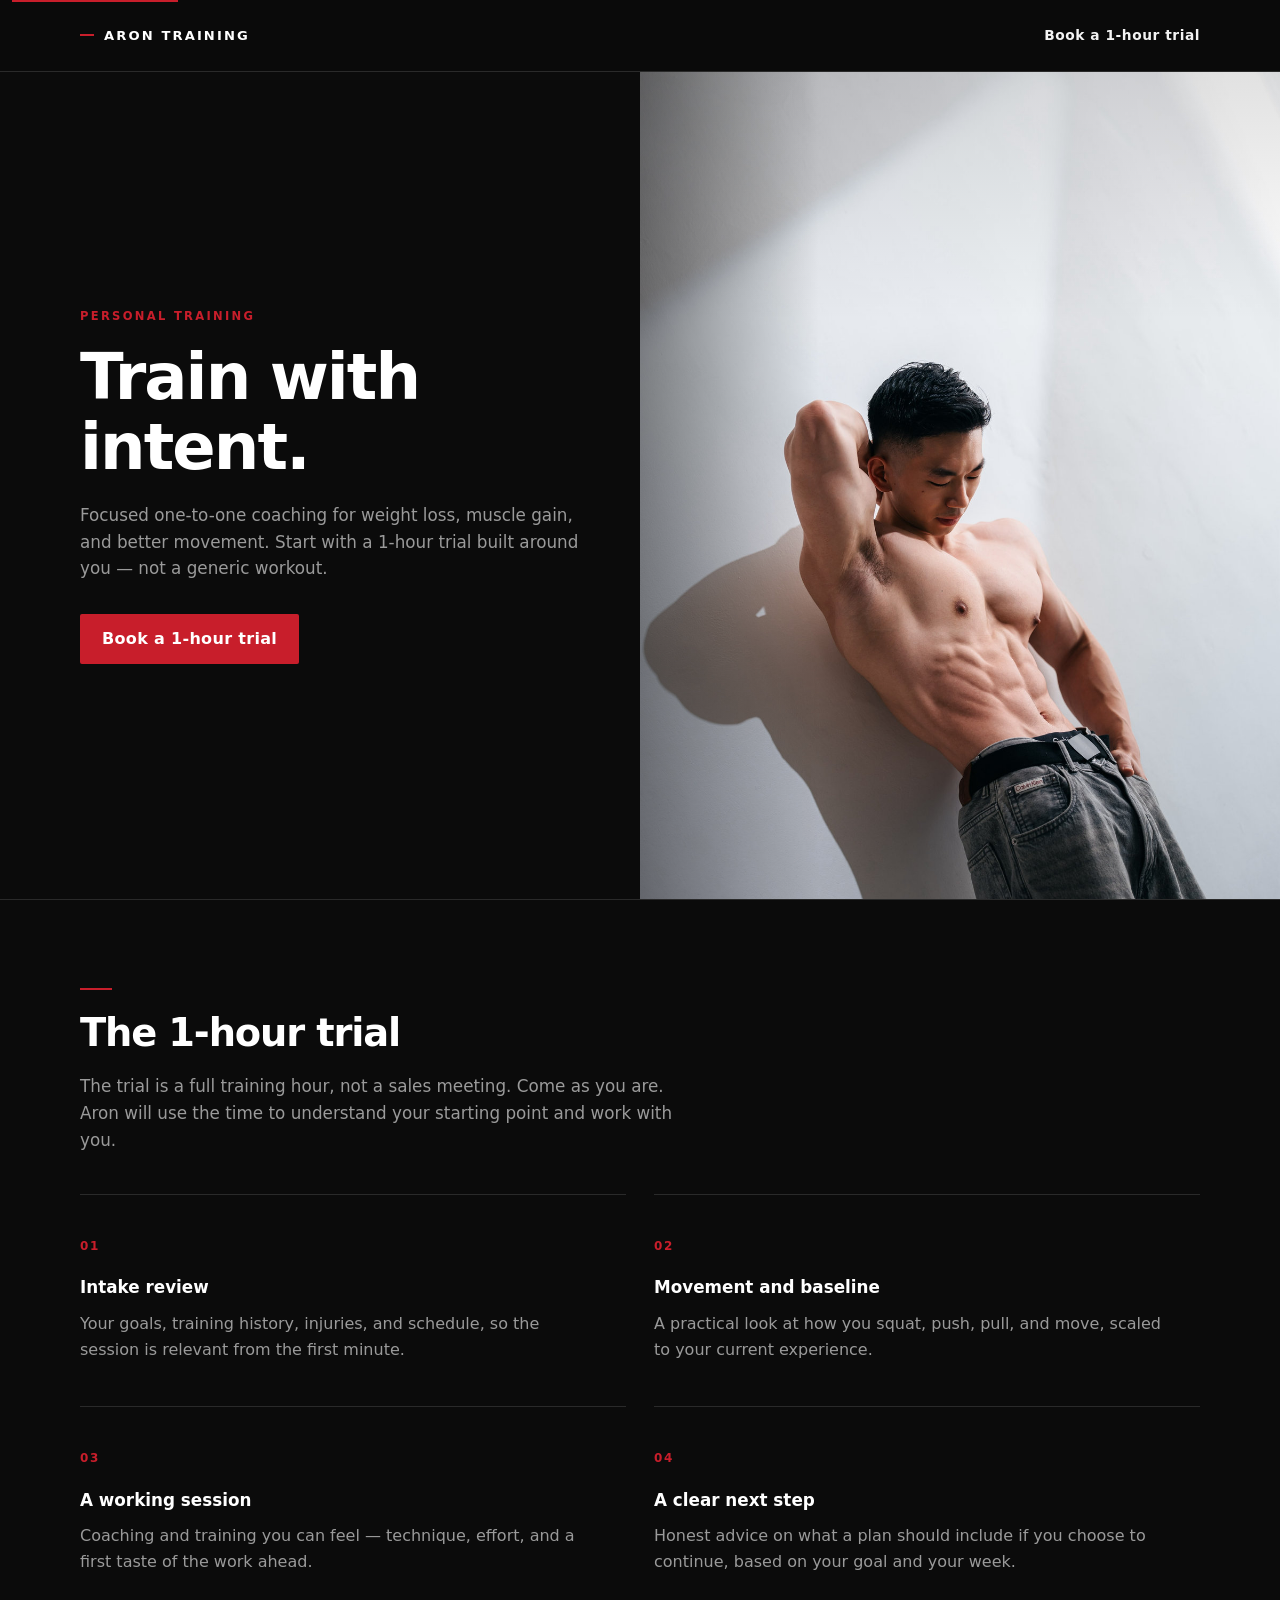
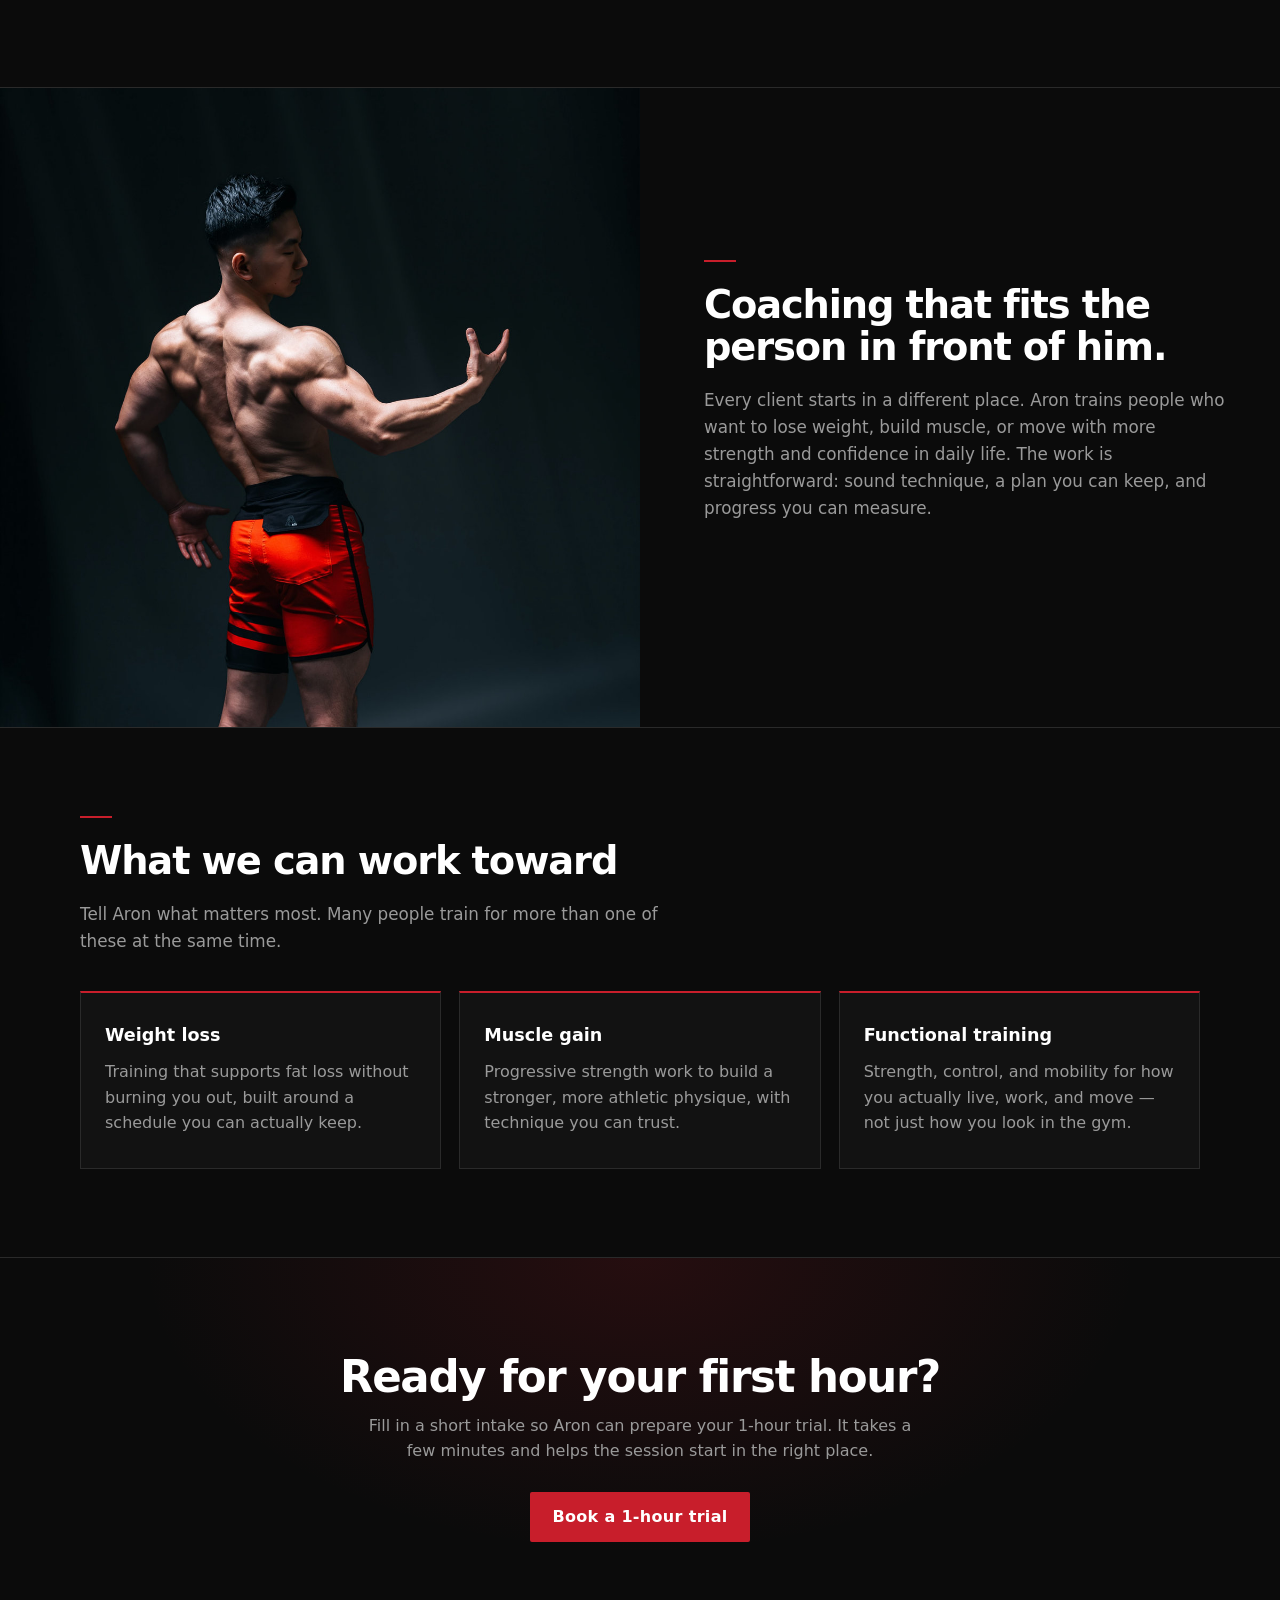
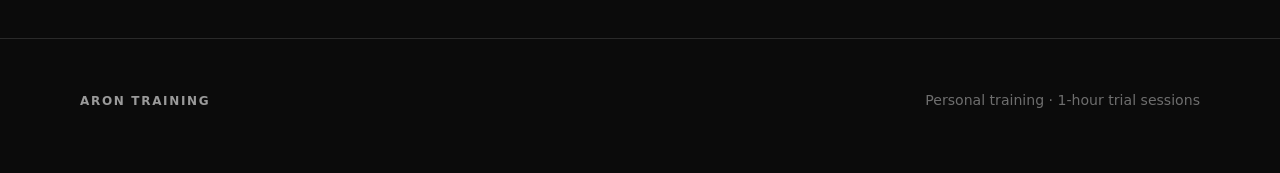
==== index.html @ 46021932 "Add Aron Training site and enable GitHub Pages deploy Professional black-and-red landing page with a" ====
<!DOCTYPE html>
<html lang="en">
<head>
  <meta charset="utf-8">
  <meta name="viewport" content="width=device-width, initial-scale=1">
  <title>Aron Training — 1-hour trial session</title>
  <meta name="description" content="Aron Training offers focused one-to-one personal training. Book a 1-hour trial session and start with a plan built around your goals.">
  <meta name="theme-color" content="#0b0b0b">
  <meta property="og:title" content="Aron Training — 1-hour trial session">
  <meta property="og:description" content="Focused one-to-one personal training. Start with a 1-hour trial built around you.">
  <meta property="og:type" content="website">
  <meta property="og:url" content="https://codercyfl.github.io/aron-training/">
  <meta property="og:image" content="https://codercyfl.github.io/aron-training/images/aron-front.jpg">
  <link rel="icon" href="favicon.svg" type="image/svg+xml">
  <link rel="stylesheet" href="css/styles.css">
</head>
<body>
  <a class="skip-link" href="#main">Skip to content</a>

  <header class="site-header">
    <div class="header-inner">
      <a class="wordmark" href="index.html">Aron Training</a>
      <a class="header-cta" href="trial.html">Book a 1-hour trial</a>
    </div>
  </header>

  <main id="main">
    <section class="hero" aria-labelledby="hero-title">
      <div class="hero-copy">
        <p class="eyebrow">Personal training</p>
        <h1 id="hero-title">Train with intent.</h1>
        <p class="lead">Focused one-to-one coaching for weight loss, muscle gain, and better movement. Start with a 1-hour trial built around you — not a generic workout.</p>
        <div class="hero-actions">
          <a class="btn" href="trial.html">Book a 1-hour trial</a>
        </div>
      </div>
      <div class="hero-photo">
        <img src="images/aron-front.jpg" width="1200" height="1800" alt="Aron in a studio portrait, standing against a light wall">
      </div>
    </section>

    <section class="section" id="trial" aria-labelledby="trial-title">
      <div class="wrap">
        <hr class="kicker">
        <h2 class="section-title" id="trial-title">The 1-hour trial</h2>
        <p class="section-lead">The trial is a full training hour, not a sales meeting. Come as you are. Aron will use the time to understand your starting point and work with you.</p>
        <div class="trial-grid">
          <article class="trial-item">
            <span class="num">01</span>
            <h3>Intake review</h3>
            <p>Your goals, training history, injuries, and schedule, so the session is relevant from the first minute.</p>
          </article>
          <article class="trial-item">
            <span class="num">02</span>
            <h3>Movement and baseline</h3>
            <p>A practical look at how you squat, push, pull, and move, scaled to your current experience.</p>
          </article>
          <article class="trial-item">
            <span class="num">03</span>
            <h3>A working session</h3>
            <p>Coaching and training you can feel — technique, effort, and a first taste of the work ahead.</p>
          </article>
          <article class="trial-item">
            <span class="num">04</span>
            <h3>A clear next step</h3>
            <p>Honest advice on what a plan should include if you choose to continue, based on your goal and your week.</p>
          </article>
        </div>
      </div>
    </section>

    <section class="split" aria-labelledby="approach-title">
      <div class="split-photo">
        <img src="images/aron-back.jpg" width="1200" height="1800" alt="Aron photographed from behind in the studio, showing trained back and shoulders">
      </div>
      <div class="split-copy">
        <hr class="kicker">
        <h2 class="section-title" id="approach-title">Coaching that fits the person in front of him.</h2>
        <p class="section-lead">Every client starts in a different place. Aron trains people who want to lose weight, build muscle, or move with more strength and confidence in daily life. The work is straightforward: sound technique, a plan you can keep, and progress you can measure.</p>
      </div>
    </section>

    <section class="section" id="goals" aria-labelledby="goals-title">
      <div class="wrap">
        <hr class="kicker">
        <h2 class="section-title" id="goals-title">What we can work toward</h2>
        <p class="section-lead">Tell Aron what matters most. Many people train for more than one of these at the same time.</p>
        <div class="goals-grid">
          <article class="goal-card">
            <h3>Weight loss</h3>
            <p>Training that supports fat loss without burning you out, built around a schedule you can actually keep.</p>
          </article>
          <article class="goal-card">
            <h3>Muscle gain</h3>
            <p>Progressive strength work to build a stronger, more athletic physique, with technique you can trust.</p>
          </article>
          <article class="goal-card">
            <h3>Functional training</h3>
            <p>Strength, control, and mobility for how you actually live, work, and move — not just how you look in the gym.</p>
          </article>
        </div>
      </div>
    </section>

    <section class="cta-band" aria-labelledby="cta-title">
      <div class="wrap">
        <h2 id="cta-title">Ready for your first hour?</h2>
        <p>Fill in a short intake so Aron can prepare your 1-hour trial. It takes a few minutes and helps the session start in the right place.</p>
        <a class="btn" href="trial.html">Book a 1-hour trial</a>
      </div>
    </section>
  </main>

  <footer class="site-footer">
    <div class="wrap footer-inner">
      <p class="footer-name">Aron Training</p>
      <p>Personal training · 1-hour trial sessions</p>
    </div>
  </footer>
</body>
</html>
---- css/styles.css ----
/* Aron Training — professional black / red */

:root {
  --bg: #0b0b0b;
  --bg-elev: #121212;
  --bg-soft: #171717;
  --red: #c81e2b;
  --red-hover: #e02a38;
  --red-press: #a81823;
  --red-dim: rgba(200, 30, 43, 0.14);
  --text: #f3f3f3;
  --text-muted: #9a9a9a;
  --text-dim: #6e6e6e;
  --line: #2a2a2a;
  --line-strong: #3a3a3a;
  --white: #ffffff;
  --danger: #ff6b6b;
  --ok: #d4d4d4;
  --max: 1120px;
  --header-h: 72px;
  --font: system-ui, -apple-system, "Segoe UI", Roboto, "Helvetica Neue", Arial, sans-serif;
  --shadow: 0 20px 50px rgba(0, 0, 0, 0.45);
}

*,
*::before,
*::after {
  box-sizing: border-box;
}

html {
  scroll-behavior: smooth;
}

html,
body {
  margin: 0;
  padding: 0;
  background: var(--bg);
  color: var(--text);
  font-family: var(--font);
  font-size: 16px;
  line-height: 1.6;
  -webkit-font-smoothing: antialiased;
  -moz-osx-font-smoothing: grayscale;
}

img {
  max-width: 100%;
  height: auto;
  display: block;
}

a {
  color: inherit;
  text-decoration: none;
}

button,
input,
select,
textarea {
  font-family: inherit;
  font-size: 1rem;
}

:focus-visible {
  outline: 2px solid var(--red);
  outline-offset: 3px;
}

.skip-link {
  position: absolute;
  left: 12px;
  top: -40px;
  z-index: 1000;
  background: var(--red);
  color: var(--white);
  padding: 8px 14px;
  font-weight: 600;
}

.skip-link:focus {
  top: 12px;
}

/* Header */

.site-header {
  position: sticky;
  top: 0;
  z-index: 50;
  height: var(--header-h);
  display: flex;
  align-items: center;
  background: rgba(11, 11, 11, 0.92);
  border-bottom: 1px solid var(--line);
  backdrop-filter: blur(12px);
}

.header-inner,
.wrap {
  width: min(var(--max), calc(100% - 40px));
  margin: 0 auto;
}

.header-inner {
  display: flex;
  align-items: center;
  justify-content: space-between;
  gap: 16px;
}

.wordmark {
  display: inline-flex;
  align-items: center;
  gap: 10px;
  font-weight: 700;
  letter-spacing: 0.16em;
  text-transform: uppercase;
  font-size: 0.82rem;
  color: var(--white);
}

.wordmark::before {
  content: "";
  width: 14px;
  height: 2px;
  background: var(--red);
}

.header-cta {
  color: var(--text);
  font-size: 0.86rem;
  font-weight: 600;
  letter-spacing: 0.04em;
  padding: 8px 0;
  border-bottom: 1px solid transparent;
}

.header-cta:hover {
  color: var(--white);
  border-bottom-color: var(--red);
}

/* Buttons */

.btn {
  display: inline-flex;
  align-items: center;
  justify-content: center;
  min-height: 48px;
  padding: 12px 22px;
  background: var(--red);
  color: var(--white);
  font-weight: 600;
  letter-spacing: 0.02em;
  border: 0;
  border-radius: 2px;
  cursor: pointer;
  text-align: center;
  transition: background 0.15s ease, transform 0.15s ease;
}

.btn:hover {
  background: var(--red-hover);
}

.btn:active {
  background: var(--red-press);
}

.btn-ghost {
  background: transparent;
  color: var(--text);
  border: 1px solid var(--line-strong);
}

.btn-ghost:hover {
  background: var(--bg-soft);
  border-color: var(--text-dim);
}

.btn-block {
  width: 100%;
}

/* Hero */

.hero {
  display: grid;
  grid-template-columns: 1fr 1fr;
  min-height: calc(100vh - var(--header-h));
  min-height: calc(100dvh - var(--header-h));
  border-bottom: 1px solid var(--line);
}

.hero-copy {
  display: flex;
  flex-direction: column;
  justify-content: center;
  padding: 72px 56px 72px max(20px, calc((100vw - var(--max)) / 2));
}

.eyebrow {
  color: var(--red);
  font-size: 0.72rem;
  font-weight: 700;
  letter-spacing: 0.2em;
  text-transform: uppercase;
  margin: 0 0 18px;
}

.hero h1,
.section-title,
.page-title,
.cta-band h2,
.thanks h1 {
  font-weight: 600;
  letter-spacing: -0.03em;
  line-height: 1.08;
  margin: 0 0 20px;
  color: var(--white);
}

.hero h1 {
  font-size: clamp(2.4rem, 5vw, 4.25rem);
}

.lead,
.section-lead {
  color: var(--text-muted);
  font-size: 1.05rem;
  max-width: 38rem;
  margin: 0 0 32px;
}

.hero-actions {
  display: flex;
  flex-wrap: wrap;
  gap: 12px;
}

.hero-photo {
  position: relative;
  background: #161616;
  min-height: 520px;
  overflow: hidden;
}

.hero-photo img {
  width: 100%;
  height: 100%;
  object-fit: cover;
  object-position: center 12%;
  position: absolute;
  inset: 0;
}

.hero-photo::after {
  content: "";
  position: absolute;
  inset: 0;
  background: linear-gradient(90deg, rgba(11, 11, 11, 0.45) 0%, rgba(11, 11, 11, 0) 28%),
    linear-gradient(180deg, rgba(11, 11, 11, 0.12) 0%, rgba(11, 11, 11, 0) 30%);
  pointer-events: none;
}

/* Sections */

.section {
  padding: 88px 0;
  border-bottom: 1px solid var(--line);
}

.section-title {
  font-size: clamp(1.8rem, 3vw, 2.5rem);
}

.kicker {
  width: 32px;
  height: 2px;
  background: var(--red);
  border: 0;
  margin: 0 0 22px;
}

.trial-grid {
  display: grid;
  grid-template-columns: 1fr 1fr;
  gap: 20px 28px;
  margin-top: 40px;
}

.trial-item {
  padding: 24px 24px 24px 0;
  border-top: 1px solid var(--line);
}

.trial-item h3 {
  margin: 18px 0 10px;
  font-size: 1.05rem;
  font-weight: 600;
  color: var(--white);
}

.trial-item p {
  margin: 0;
  color: var(--text-muted);
}

.trial-item .num {
  display: block;
  margin-top: 18px;
  color: var(--red);
  font-size: 0.75rem;
  font-weight: 700;
  letter-spacing: 0.14em;
}

/* Split portrait */

.split {
  display: grid;
  grid-template-columns: 1fr 1fr;
  min-height: 640px;
  border-bottom: 1px solid var(--line);
}

.split-photo {
  position: relative;
  background: #111;
  min-height: 480px;
}

.split-photo img {
  width: 100%;
  height: 100%;
  object-fit: cover;
  object-position: center 20%;
  position: absolute;
  inset: 0;
}

.split-copy {
  display: flex;
  flex-direction: column;
  justify-content: center;
  padding: 72px 8% 72px 10%;
  background: var(--bg);
}

/* Goals */

.goals-grid {
  display: grid;
  grid-template-columns: repeat(3, 1fr);
  gap: 18px;
  margin-top: 36px;
}

.goal-card {
  background: var(--bg-elev);
  border: 1px solid var(--line);
  border-top: 2px solid var(--red);
  padding: 28px 24px 32px;
}

.goal-card h3 {
  margin: 0 0 10px;
  font-size: 1.1rem;
  color: var(--white);
}

.goal-card p {
  margin: 0;
  color: var(--text-muted);
}

/* CTA band */

.cta-band {
  padding: 96px 0;
  text-align: center;
  background:
    radial-gradient(ellipse at top, var(--red-dim), transparent 55%),
    var(--bg);
  border-bottom: 1px solid var(--line);
}

.cta-band h2 {
  font-size: clamp(1.8rem, 3.4vw, 2.8rem);
  margin-bottom: 12px;
}

.cta-band p {
  color: var(--text-muted);
  margin: 0 auto 28px;
  max-width: 34rem;
}

/* Footer */

.site-footer {
  padding: 36px 0 48px;
  color: var(--text-dim);
  font-size: 0.88rem;
}

.footer-inner {
  display: flex;
  justify-content: space-between;
  gap: 16px;
  flex-wrap: wrap;
  align-items: baseline;
}

.footer-name {
  color: var(--text-muted);
  letter-spacing: 0.14em;
  text-transform: uppercase;
  font-size: 0.75rem;
  font-weight: 700;
}

/* Trial page */

.page-header {
  padding: 56px 0 8px;
}

.page-title {
  font-size: clamp(2rem, 4vw, 3rem);
  margin-bottom: 12px;
}

.form-note {
  color: var(--text-muted);
  max-width: 40rem;
  margin: 0 0 8px;
}

.required-legend {
  color: var(--text-dim);
  font-size: 0.9rem;
  margin: 0 0 24px;
}

.trial-form {
  padding-bottom: 80px;
}

.form-section {
  border: 0;
  margin: 0 0 36px;
  padding: 28px 0 8px;
  border-top: 1px solid var(--line);
}

.form-section legend {
  padding: 0 0 16px;
  font-size: 1.15rem;
  font-weight: 600;
  color: var(--white);
  letter-spacing: -0.02em;
}

.form-section .hint {
  color: var(--text-dim);
  font-size: 0.9rem;
  margin: -8px 0 18px;
}

.field {
  margin: 0 0 18px;
}

.field-row {
  display: grid;
  grid-template-columns: 1fr 1fr;
  gap: 16px;
}

.field-row-3 {
  display: grid;
  grid-template-columns: 1fr 1fr 1fr;
  gap: 16px;
}

label,
.group-label {
  display: block;
  margin: 0 0 6px;
  font-size: 0.92rem;
  font-weight: 600;
  color: var(--text);
}

.optional {
  font-weight: 400;
  color: var(--text-dim);
}

.req {
  color: var(--red);
}

input[type="text"],
input[type="email"],
input[type="tel"],
input[type="number"],
select,
textarea {
  width: 100%;
  background: var(--bg-elev);
  color: var(--text);
  border: 1px solid var(--line-strong);
  border-radius: 2px;
  padding: 12px 12px;
  min-height: 48px;
  appearance: none;
  border-radius: 2px;
}

textarea {
  min-height: 110px;
  resize: vertical;
  line-height: 1.5;
}

select {
  background-image: linear-gradient(45deg, transparent 50%, var(--text-muted) 50%),
    linear-gradient(135deg, var(--text-muted) 50%, transparent 50%);
  background-position: calc(100% - 18px) 22px, calc(100% - 12px) 22px;
  background-size: 6px 6px, 6px 6px;
  background-repeat: no-repeat;
  padding-right: 36px;
}

input:focus,
select:focus,
textarea:focus {
  outline: none;
  border-color: var(--red);
  box-shadow: 0 0 0 3px var(--red-dim);
}

input.invalid,
select.invalid,
textarea.invalid,
.choice-group.invalid {
  border-color: var(--danger);
}

.choice-group.invalid {
  box-shadow: 0 0 0 1px var(--danger);
  padding: 8px;
  border-radius: 2px;
}

.error {
  display: none;
  margin: 6px 0 0;
  color: var(--danger);
  font-size: 0.85rem;
}

.field.has-error .error,
.choice-block.has-error .error {
  display: block;
}

.choice-list {
  display: flex;
  flex-wrap: wrap;
  gap: 10px 18px;
}

.choice-list.stack {
  flex-direction: column;
  gap: 8px;
}

.choice {
  display: flex;
  align-items: flex-start;
  gap: 8px;
  color: var(--text-muted);
  font-weight: 400;
  font-size: 0.95rem;
  cursor: pointer;
  margin: 0;
}

.choice input {
  margin-top: 4px;
  width: 16px;
  height: 16px;
  accent-color: var(--red);
  flex: none;
}

.parq-list {
  display: grid;
  gap: 14px;
}

.parq-item {
  background: var(--bg-elev);
  border: 1px solid var(--line);
  padding: 14px 16px;
}

.parq-item p {
  margin: 0 0 10px;
  color: var(--text);
  font-size: 0.95rem;
}

.parq-item .choice-list {
  gap: 16px;
}

.form-actions {
  display: flex;
  flex-wrap: wrap;
  gap: 12px;
  align-items: center;
  padding-top: 8px;
}

.form-status {
  color: var(--text-dim);
  font-size: 0.9rem;
}

.form-status.error-text {
  color: var(--danger);
}

/* Thank you */

.thanks {
  display: none;
  padding: 56px 0 96px;
}

.thanks.is-visible,
.trial-form.is-hidden {
  /* toggled in JS */
}

.thanks.is-visible {
  display: block;
}

.trial-form.is-hidden {
  display: none;
}

.thanks-box {
  max-width: 40rem;
}

.summary-box {
  margin: 28px 0;
  padding: 18px;
  background: var(--bg-elev);
  border: 1px solid var(--line);
  color: var(--text-muted);
  white-space: pre-wrap;
  font-size: 0.88rem;
  line-height: 1.5;
  max-height: 280px;
  overflow: auto;
}

/* 404 */

.simple-page {
  min-height: calc(100dvh - var(--header-h) - 120px);
  display: flex;
  flex-direction: column;
  justify-content: center;
  padding: 64px 0;
}

/* Responsive */

@media (max-width: 900px) {
  .hero,
  .split {
    grid-template-columns: 1fr;
    min-height: 0;
  }

  .hero-photo {
    min-height: 62vw;
    max-height: 560px;
    height: 62vw;
    order: -1;
  }

  .hero-photo img {
    position: absolute;
  }

  .hero-copy,
  .split-copy {
    padding: 40px 0 56px;
    width: min(var(--max), calc(100% - 40px));
    margin: 0 auto;
  }

  .split-photo {
    min-height: 72vw;
    height: 78vw;
    max-height: 640px;
  }

  .trial-grid,
  .goals-grid,
  .field-row,
  .field-row-3 {
    grid-template-columns: 1fr;
  }

  .section {
    padding: 64px 0;
  }
}

@media (max-width: 600px) {
  :root {
    --header-h: 64px;
  }

  .header-inner,
  .wrap {
    width: min(var(--max), calc(100% - 32px));
  }

  .wordmark {
    font-size: 0.75rem;
    letter-spacing: 0.12em;
  }

  .header-cta {
    font-size: 0.8rem;
  }

  .hero-photo {
    height: 88vw;
    max-height: 520px;
    min-height: 320px;
  }

  .hero h1 {
    font-size: 2.2rem;
  }

  .hero-actions .btn,
  .cta-band .btn,
  .form-actions .btn {
    width: 100%;
  }

  .cta-band {
    padding: 72px 0;
  }
}

@media (prefers-reduced-motion: reduce) {
  html {
    scroll-behavior: auto;
  }

  .btn {
    transition: none;
  }
}
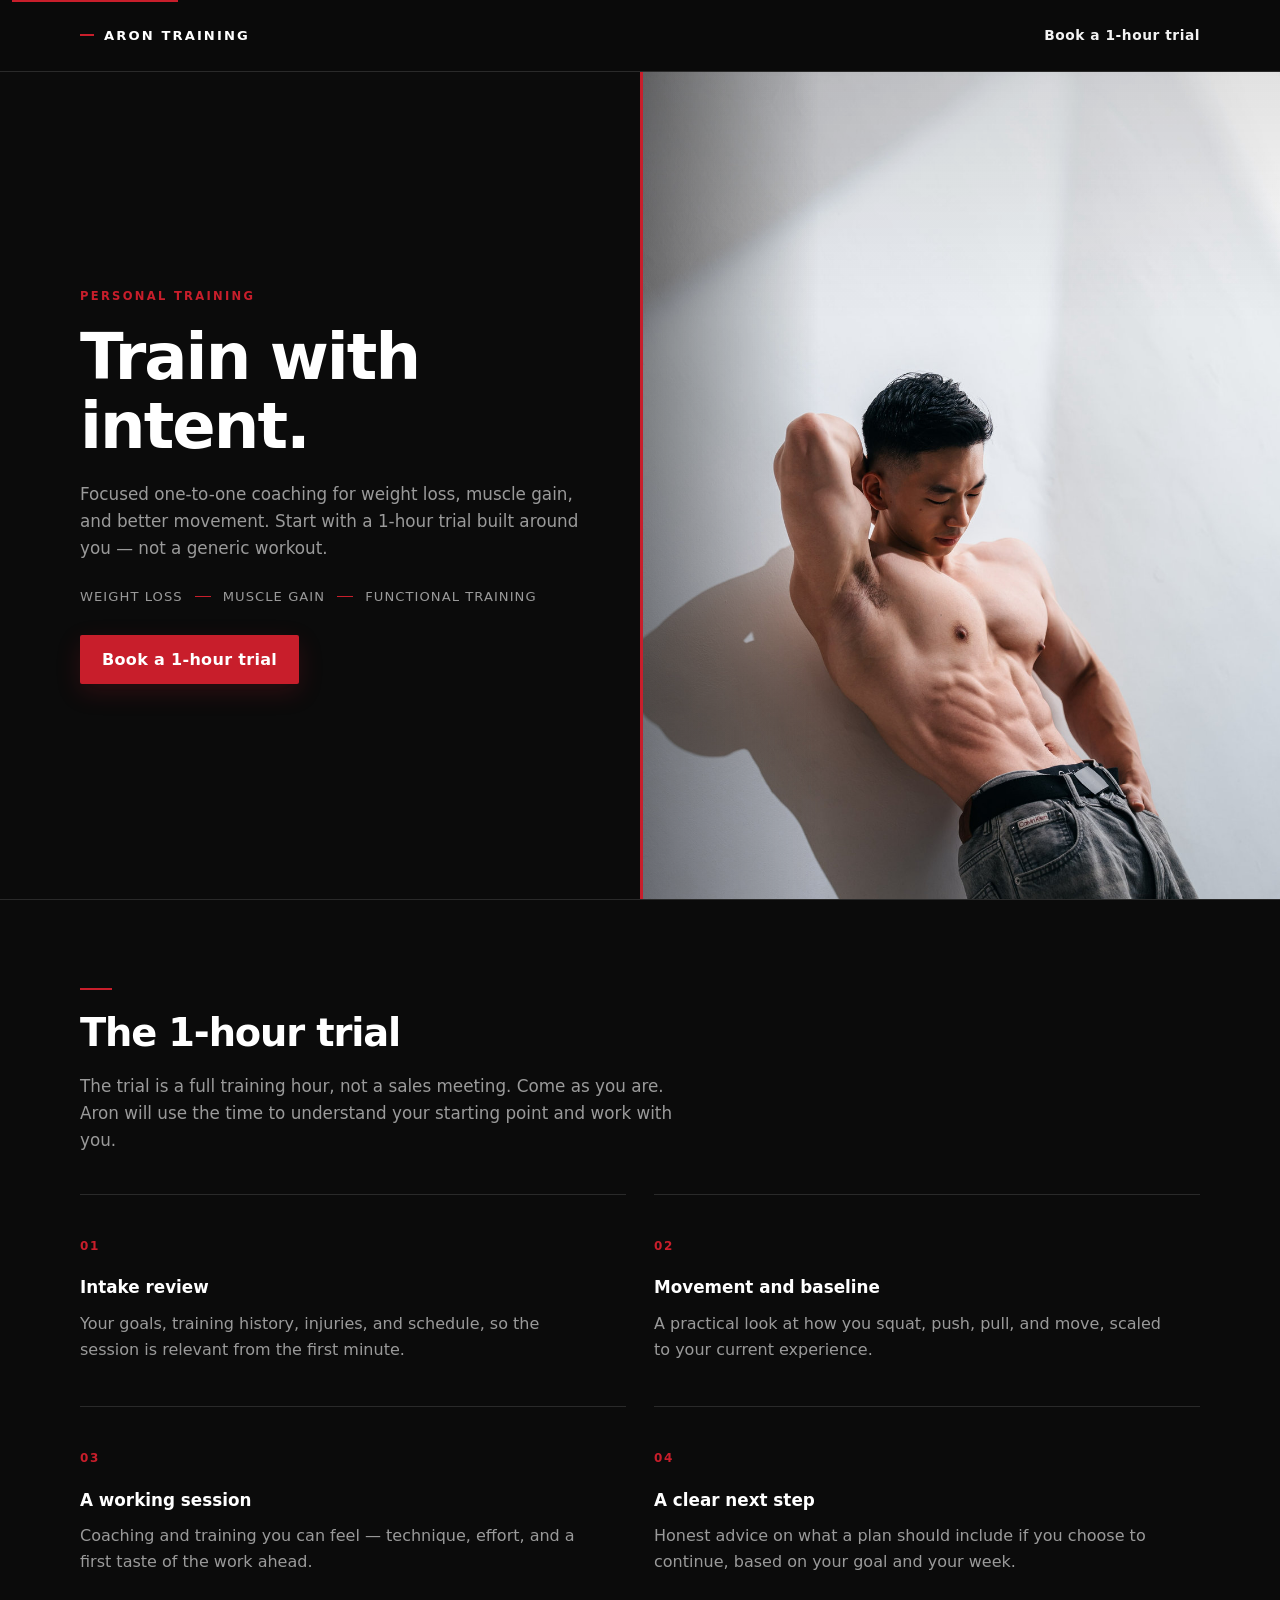
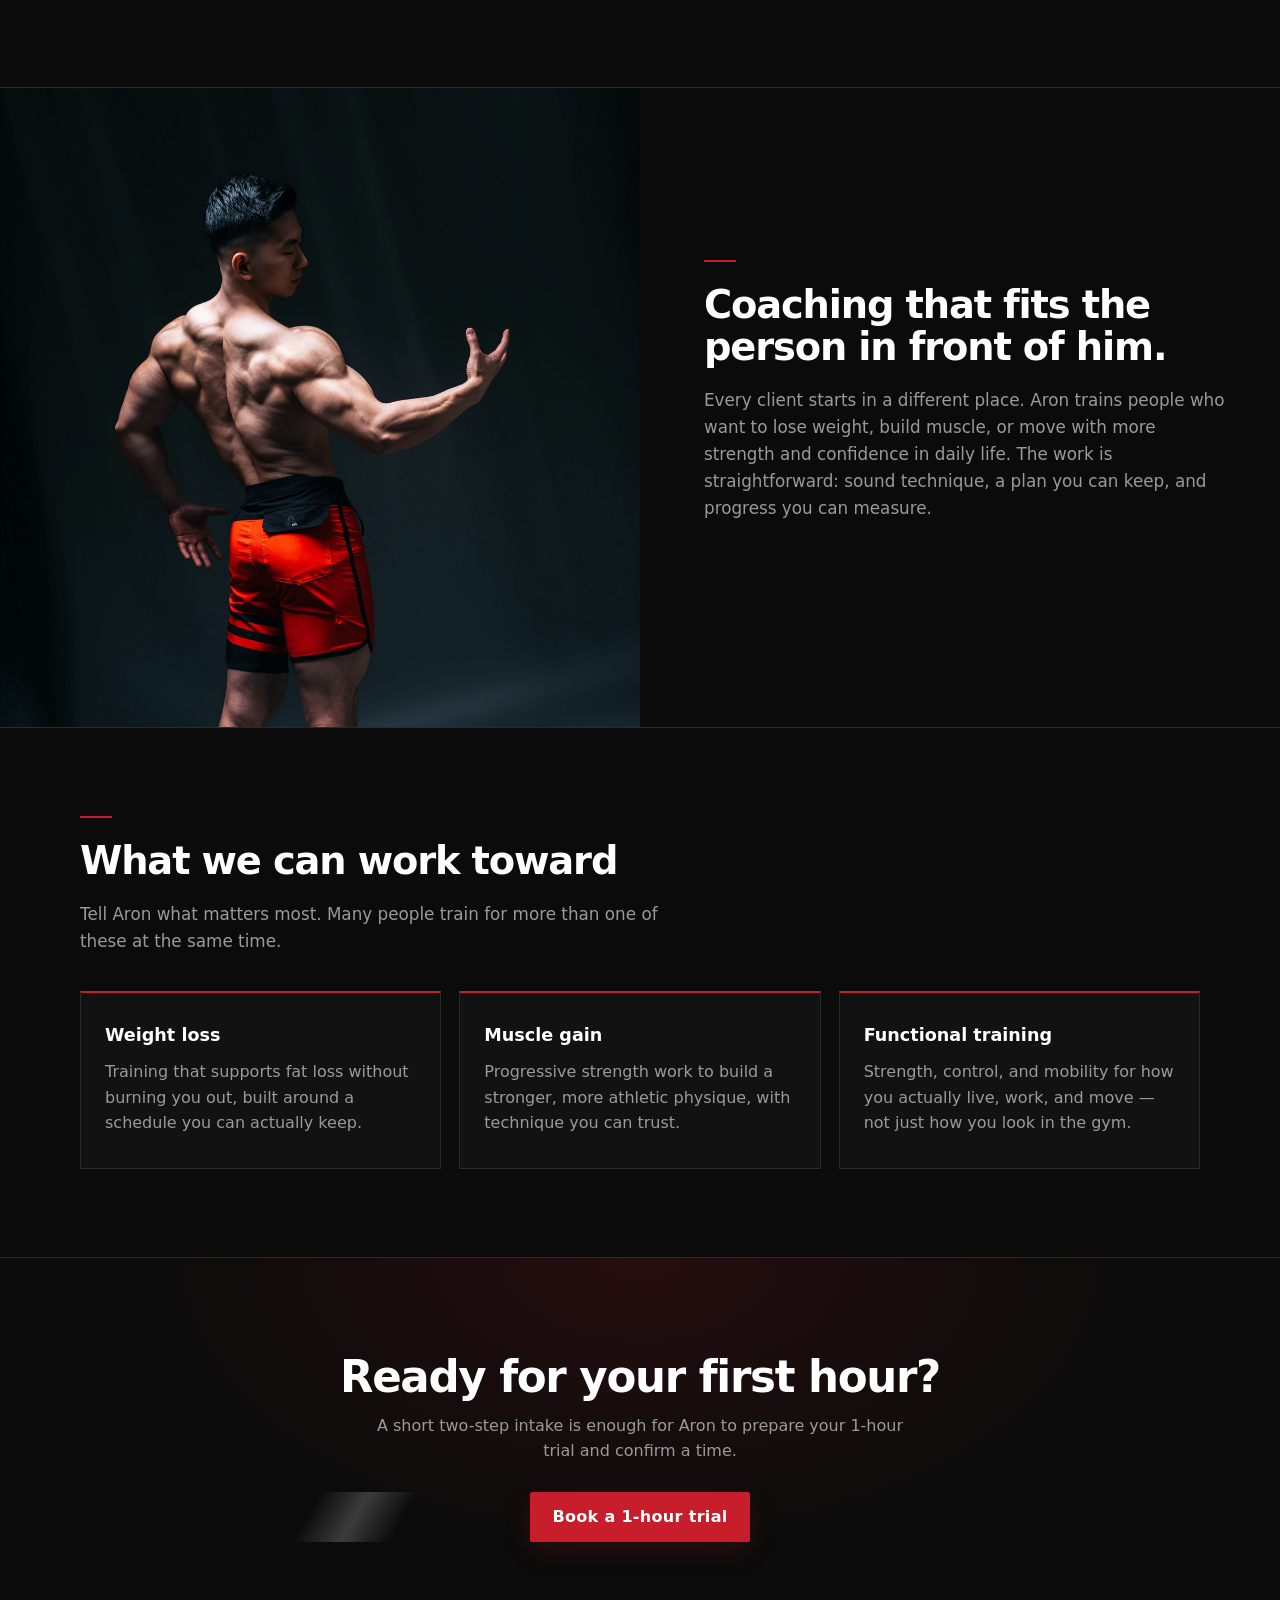
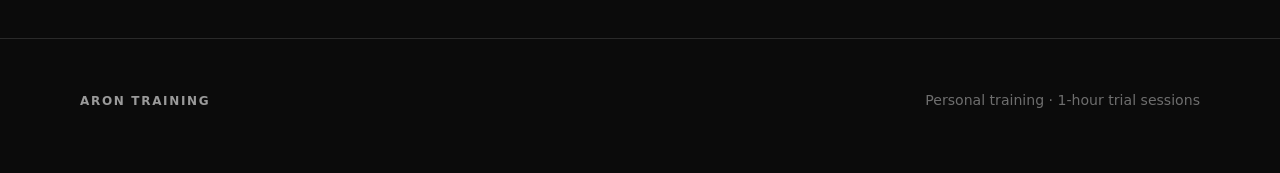
==== commit 167945f3: "Shorten the trial intake to two steps and add landing motion Cut the long survey down to the fields " ====
--- a/index.html
+++ b/index.html
@@ -15,6 +15,7 @@
   <link rel="stylesheet" href="css/styles.css">
 </head>
 <body>
+  <div class="scroll-progress" aria-hidden="true"></div>
   <a class="skip-link" href="#main">Skip to content</a>
 
   <header class="site-header">
@@ -30,8 +31,13 @@
         <p class="eyebrow">Personal training</p>
         <h1 id="hero-title">Train with intent.</h1>
         <p class="lead">Focused one-to-one coaching for weight loss, muscle gain, and better movement. Start with a 1-hour trial built around you — not a generic workout.</p>
+        <p class="hero-tags">
+          <span>Weight loss</span>
+          <span>Muscle gain</span>
+          <span>Functional training</span>
+        </p>
         <div class="hero-actions">
-          <a class="btn" href="trial.html">Book a 1-hour trial</a>
+          <a class="btn btn-pulse" href="trial.html">Book a 1-hour trial</a>
         </div>
       </div>
       <div class="hero-photo">
@@ -41,26 +47,26 @@
 
     <section class="section" id="trial" aria-labelledby="trial-title">
       <div class="wrap">
-        <hr class="kicker">
-        <h2 class="section-title" id="trial-title">The 1-hour trial</h2>
-        <p class="section-lead">The trial is a full training hour, not a sales meeting. Come as you are. Aron will use the time to understand your starting point and work with you.</p>
+        <hr class="kicker reveal">
+        <h2 class="section-title reveal" id="trial-title">The 1-hour trial</h2>
+        <p class="section-lead reveal">The trial is a full training hour, not a sales meeting. Come as you are. Aron will use the time to understand your starting point and work with you.</p>
         <div class="trial-grid">
-          <article class="trial-item">
+          <article class="trial-item reveal" style="--delay: 0ms">
             <span class="num">01</span>
             <h3>Intake review</h3>
             <p>Your goals, training history, injuries, and schedule, so the session is relevant from the first minute.</p>
           </article>
-          <article class="trial-item">
+          <article class="trial-item reveal" style="--delay: 80ms">
             <span class="num">02</span>
             <h3>Movement and baseline</h3>
             <p>A practical look at how you squat, push, pull, and move, scaled to your current experience.</p>
           </article>
-          <article class="trial-item">
+          <article class="trial-item reveal" style="--delay: 160ms">
             <span class="num">03</span>
             <h3>A working session</h3>
             <p>Coaching and training you can feel — technique, effort, and a first taste of the work ahead.</p>
           </article>
-          <article class="trial-item">
+          <article class="trial-item reveal" style="--delay: 240ms">
             <span class="num">04</span>
             <h3>A clear next step</h3>
             <p>Honest advice on what a plan should include if you choose to continue, based on your goal and your week.</p>
@@ -70,31 +76,31 @@
     </section>
 
     <section class="split" aria-labelledby="approach-title">
-      <div class="split-photo">
+      <div class="split-photo reveal reveal-photo">
         <img src="images/aron-back.jpg" width="1200" height="1800" alt="Aron photographed from behind in the studio, showing trained back and shoulders">
       </div>
       <div class="split-copy">
-        <hr class="kicker">
-        <h2 class="section-title" id="approach-title">Coaching that fits the person in front of him.</h2>
-        <p class="section-lead">Every client starts in a different place. Aron trains people who want to lose weight, build muscle, or move with more strength and confidence in daily life. The work is straightforward: sound technique, a plan you can keep, and progress you can measure.</p>
+        <hr class="kicker reveal">
+        <h2 class="section-title reveal" id="approach-title">Coaching that fits the person in front of him.</h2>
+        <p class="section-lead reveal">Every client starts in a different place. Aron trains people who want to lose weight, build muscle, or move with more strength and confidence in daily life. The work is straightforward: sound technique, a plan you can keep, and progress you can measure.</p>
       </div>
     </section>
 
     <section class="section" id="goals" aria-labelledby="goals-title">
       <div class="wrap">
-        <hr class="kicker">
-        <h2 class="section-title" id="goals-title">What we can work toward</h2>
-        <p class="section-lead">Tell Aron what matters most. Many people train for more than one of these at the same time.</p>
+        <hr class="kicker reveal">
+        <h2 class="section-title reveal" id="goals-title">What we can work toward</h2>
+        <p class="section-lead reveal">Tell Aron what matters most. Many people train for more than one of these at the same time.</p>
         <div class="goals-grid">
-          <article class="goal-card">
+          <article class="goal-card reveal" style="--delay: 0ms">
             <h3>Weight loss</h3>
             <p>Training that supports fat loss without burning you out, built around a schedule you can actually keep.</p>
           </article>
-          <article class="goal-card">
+          <article class="goal-card reveal" style="--delay: 100ms">
             <h3>Muscle gain</h3>
             <p>Progressive strength work to build a stronger, more athletic physique, with technique you can trust.</p>
           </article>
-          <article class="goal-card">
+          <article class="goal-card reveal" style="--delay: 200ms">
             <h3>Functional training</h3>
             <p>Strength, control, and mobility for how you actually live, work, and move — not just how you look in the gym.</p>
           </article>
@@ -103,10 +109,10 @@
     </section>
 
     <section class="cta-band" aria-labelledby="cta-title">
-      <div class="wrap">
+      <div class="wrap reveal">
         <h2 id="cta-title">Ready for your first hour?</h2>
-        <p>Fill in a short intake so Aron can prepare your 1-hour trial. It takes a few minutes and helps the session start in the right place.</p>
-        <a class="btn" href="trial.html">Book a 1-hour trial</a>
+        <p>A short two-step intake is enough for Aron to prepare your 1-hour trial and confirm a time.</p>
+        <a class="btn btn-pulse" href="trial.html">Book a 1-hour trial</a>
       </div>
     </section>
   </main>
@@ -117,5 +123,6 @@
       <p>Personal training · 1-hour trial sessions</p>
     </div>
   </footer>
+  <script src="js/main.js"></script>
 </body>
 </html>
--- a/css/styles.css
+++ b/css/styles.css
@@ -770,12 +770,389 @@
   }
 }
 
+
+/* Stepper + short form */
+
+.stepper {
+  padding: 0 0 8px;
+}
+
+.step-track {
+  display: flex;
+  align-items: center;
+  gap: 12px;
+  max-width: 220px;
+  margin-bottom: 10px;
+}
+
+.step-dot {
+  width: 28px;
+  height: 28px;
+  border-radius: 50%;
+  border: 1px solid var(--line-strong);
+  display: inline-flex;
+  align-items: center;
+  justify-content: center;
+  font-size: 0.78rem;
+  font-weight: 700;
+  color: var(--text-muted);
+  flex: none;
+  transition: background 0.25s ease, border-color 0.25s ease, color 0.25s ease;
+}
+
+.step-dot.is-active,
+.step-dot.is-done {
+  background: var(--red);
+  border-color: var(--red);
+  color: var(--white);
+}
+
+.step-line {
+  height: 1px;
+  flex: 1;
+  background: var(--line-strong);
+  position: relative;
+}
+
+.step-line::after {
+  content: "";
+  position: absolute;
+  inset: 0 auto 0 0;
+  width: 0;
+  background: var(--red);
+  transition: width 0.35s ease;
+}
+
+.step-line.is-done::after {
+  width: 100%;
+}
+
+.step-label {
+  margin: 0 0 8px;
+  color: var(--text-dim);
+  font-size: 0.88rem;
+  letter-spacing: 0.04em;
+}
+
+.form-step {
+  display: none;
+}
+
+.form-step.is-active {
+  display: block;
+  animation: fade-up 0.45s ease both;
+}
+
+.form-section {
+  animation: none;
+}
+
+/* Hero tags */
+
+.hero-tags {
+  display: flex;
+  flex-wrap: wrap;
+  gap: 10px 0;
+  margin: -8px 0 28px;
+  padding: 0;
+  color: var(--text-muted);
+  font-size: 0.82rem;
+  letter-spacing: 0.08em;
+  text-transform: uppercase;
+}
+
+.hero-tags span {
+  display: inline-flex;
+  align-items: center;
+}
+
+.hero-tags span + span::before {
+  content: "";
+  width: 16px;
+  height: 1px;
+  background: var(--red);
+  margin: 0 12px;
+  display: inline-block;
+}
+
+/* Motion — landing */
+
+.scroll-progress {
+  position: fixed;
+  top: 0;
+  left: 0;
+  z-index: 80;
+  height: 2px;
+  width: 100%;
+  background: var(--red);
+  transform: scaleX(0);
+  transform-origin: left center;
+  pointer-events: none;
+}
+
+.site-header {
+  transition: background 0.25s ease, box-shadow 0.25s ease, border-color 0.25s ease;
+}
+
+.site-header.is-scrolled {
+  background: rgba(11, 11, 11, 0.98);
+  box-shadow: 0 8px 24px rgba(0, 0, 0, 0.28);
+}
+
+.wordmark::before {
+  transform-origin: left center;
+  animation: draw-x 0.6s 0.15s ease both;
+}
+
+.hero-copy .eyebrow {
+  animation: fade-up 0.7s 0.12s both;
+}
+
+.hero-copy h1 {
+  animation: fade-up 0.85s 0.24s both;
+}
+
+.hero-copy .lead {
+  animation: fade-up 0.85s 0.38s both;
+}
+
+.hero-copy .hero-tags {
+  animation: fade-up 0.85s 0.48s both;
+}
+
+.hero-copy .hero-actions {
+  animation: fade-up 0.85s 0.58s both;
+}
+
+.hero-photo {
+  animation: photo-reveal 1.15s cubic-bezier(0.22, 1, 0.36, 1) both;
+}
+
+.hero-photo::before {
+  content: "";
+  position: absolute;
+  left: 0;
+  top: 0;
+  bottom: 0;
+  width: 3px;
+  background: var(--red);
+  transform: scaleY(0);
+  transform-origin: top;
+  animation: draw-y 0.7s 0.7s ease forwards;
+  z-index: 2;
+  pointer-events: none;
+}
+
+.hero-photo img {
+  animation: kenburns 24s 1.15s ease-out forwards;
+  transform-origin: center 14%;
+  will-change: transform;
+}
+
+.reveal {
+  opacity: 0;
+  transform: translateY(22px);
+  transition: opacity 0.7s ease, transform 0.7s ease;
+  transition-delay: var(--delay, 0ms);
+}
+
+.reveal.is-in {
+  opacity: 1;
+  transform: none;
+}
+
+.kicker.reveal {
+  transform: scaleX(0);
+  transform-origin: left center;
+}
+
+.kicker.reveal.is-in {
+  transform: scaleX(1);
+}
+
+.reveal-photo {
+  transform: none;
+  clip-path: inset(0 28% 0 0);
+}
+
+.reveal-photo.is-in {
+  clip-path: inset(0 0 0 0);
+  transition: clip-path 1s cubic-bezier(0.22, 1, 0.36, 1), opacity 0.7s ease;
+}
+
+.split-photo img,
+.hero-photo img {
+  transition: transform 0.8s ease;
+}
+
+.split-photo:hover img {
+  transform: scale(1.04);
+}
+
+.goal-card {
+  transition: transform 0.28s ease, border-color 0.28s ease, box-shadow 0.28s ease;
+}
+
+.goal-card:hover {
+  transform: translateY(-6px);
+  border-color: var(--line-strong);
+  border-top-color: var(--red);
+  box-shadow: var(--shadow);
+}
+
+.trial-item {
+  transition: transform 0.28s ease, border-color 0.28s ease;
+}
+
+.trial-item:hover {
+  border-top-color: var(--red);
+}
+
+.btn {
+  position: relative;
+  transition: background 0.15s ease, transform 0.15s ease, box-shadow 0.2s ease;
+}
+
+.btn::after {
+  content: "";
+  position: absolute;
+  inset: 0;
+  background: linear-gradient(120deg, transparent 30%, rgba(255, 255, 255, 0.2) 50%, transparent 70%);
+  transform: translateX(-130%);
+  pointer-events: none;
+}
+
+.btn:hover::after {
+  transform: translateX(130%);
+  transition: transform 0.6s ease;
+}
+
+.btn-pulse {
+  box-shadow: 0 8px 24px rgba(200, 30, 43, 0.18);
+  animation: cta-glow 3.2s ease-in-out infinite;
+}
+
+@keyframes fade-up {
+  from {
+    opacity: 0;
+    transform: translateY(18px);
+  }
+  to {
+    opacity: 1;
+    transform: none;
+  }
+}
+
+@keyframes photo-reveal {
+  from {
+    clip-path: inset(0 42% 0 0);
+    opacity: 0.55;
+  }
+  to {
+    clip-path: inset(0 0 0 0);
+    opacity: 1;
+  }
+}
+
+@keyframes kenburns {
+  from { transform: scale(1); }
+  to { transform: scale(1.06); }
+}
+
+@keyframes draw-y {
+  from { transform: scaleY(0); }
+  to { transform: scaleY(1); }
+}
+
+@keyframes draw-x {
+  from { transform: scaleX(0); }
+  to { transform: scaleX(1); }
+}
+
+@keyframes cta-glow {
+  0%, 100% { box-shadow: 0 8px 22px rgba(200, 30, 43, 0.16); }
+  50% { box-shadow: 0 10px 36px rgba(200, 30, 43, 0.42); }
+}
+
+@media (max-width: 900px) {
+  .hero-photo {
+    animation-name: photo-reveal-mobile;
+  }
+
+  .hero-photo::before {
+    top: auto;
+    width: auto;
+    height: 3px;
+    right: 0;
+    transform: scaleX(0);
+    transform-origin: left;
+    animation-name: draw-x;
+  }
+
+  .reveal-photo {
+    clip-path: inset(12% 0 0 0);
+  }
+
+  .reveal-photo.is-in {
+    clip-path: inset(0 0 0 0);
+  }
+}
+
+@keyframes photo-reveal-mobile {
+  from {
+    clip-path: inset(18% 0 0 0);
+    opacity: 0.55;
+  }
+  to {
+    clip-path: inset(0 0 0 0);
+    opacity: 1;
+  }
+}
+
+@media (hover: none) {
+  .split-photo:hover img,
+  .goal-card:hover,
+  .trial-item:hover {
+    transform: none;
+    box-shadow: none;
+  }
+}
+
 @media (prefers-reduced-motion: reduce) {
   html {
     scroll-behavior: auto;
   }
 
-  .btn {
+  .btn,
+  .btn::after,
+  .goal-card,
+  .trial-item,
+  .site-header,
+  .step-dot,
+  .step-line::after {
     transition: none;
   }
-}
+
+  .hero-copy .eyebrow,
+  .hero-copy h1,
+  .hero-copy .lead,
+  .hero-copy .hero-tags,
+  .hero-copy .hero-actions,
+  .hero-photo,
+  .hero-photo img,
+  .hero-photo::before,
+  .wordmark::before,
+  .btn-pulse,
+  .form-step.is-active {
+    animation: none;
+  }
+
+  .reveal,
+  .reveal-photo,
+  .kicker.reveal {
+    opacity: 1;
+    transform: none;
+    clip-path: none;
+    transition: none;
+  }
+}
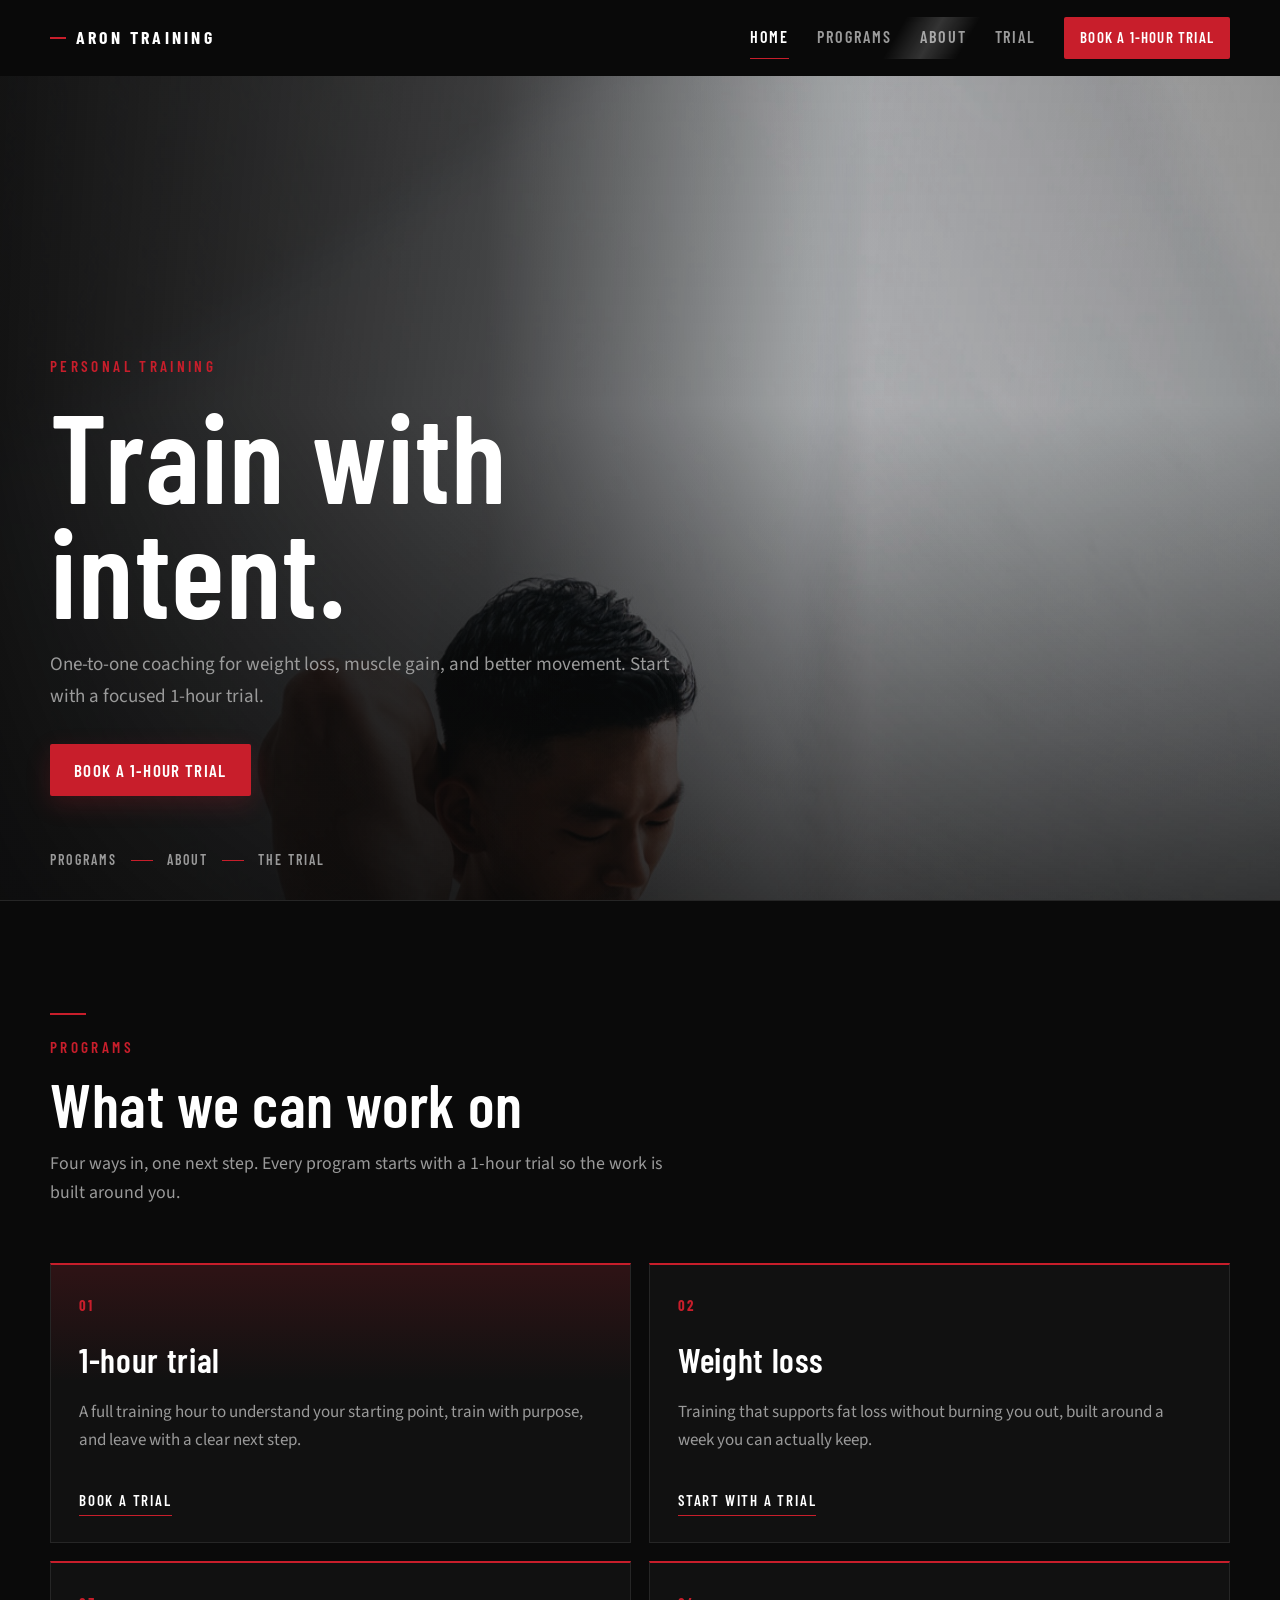
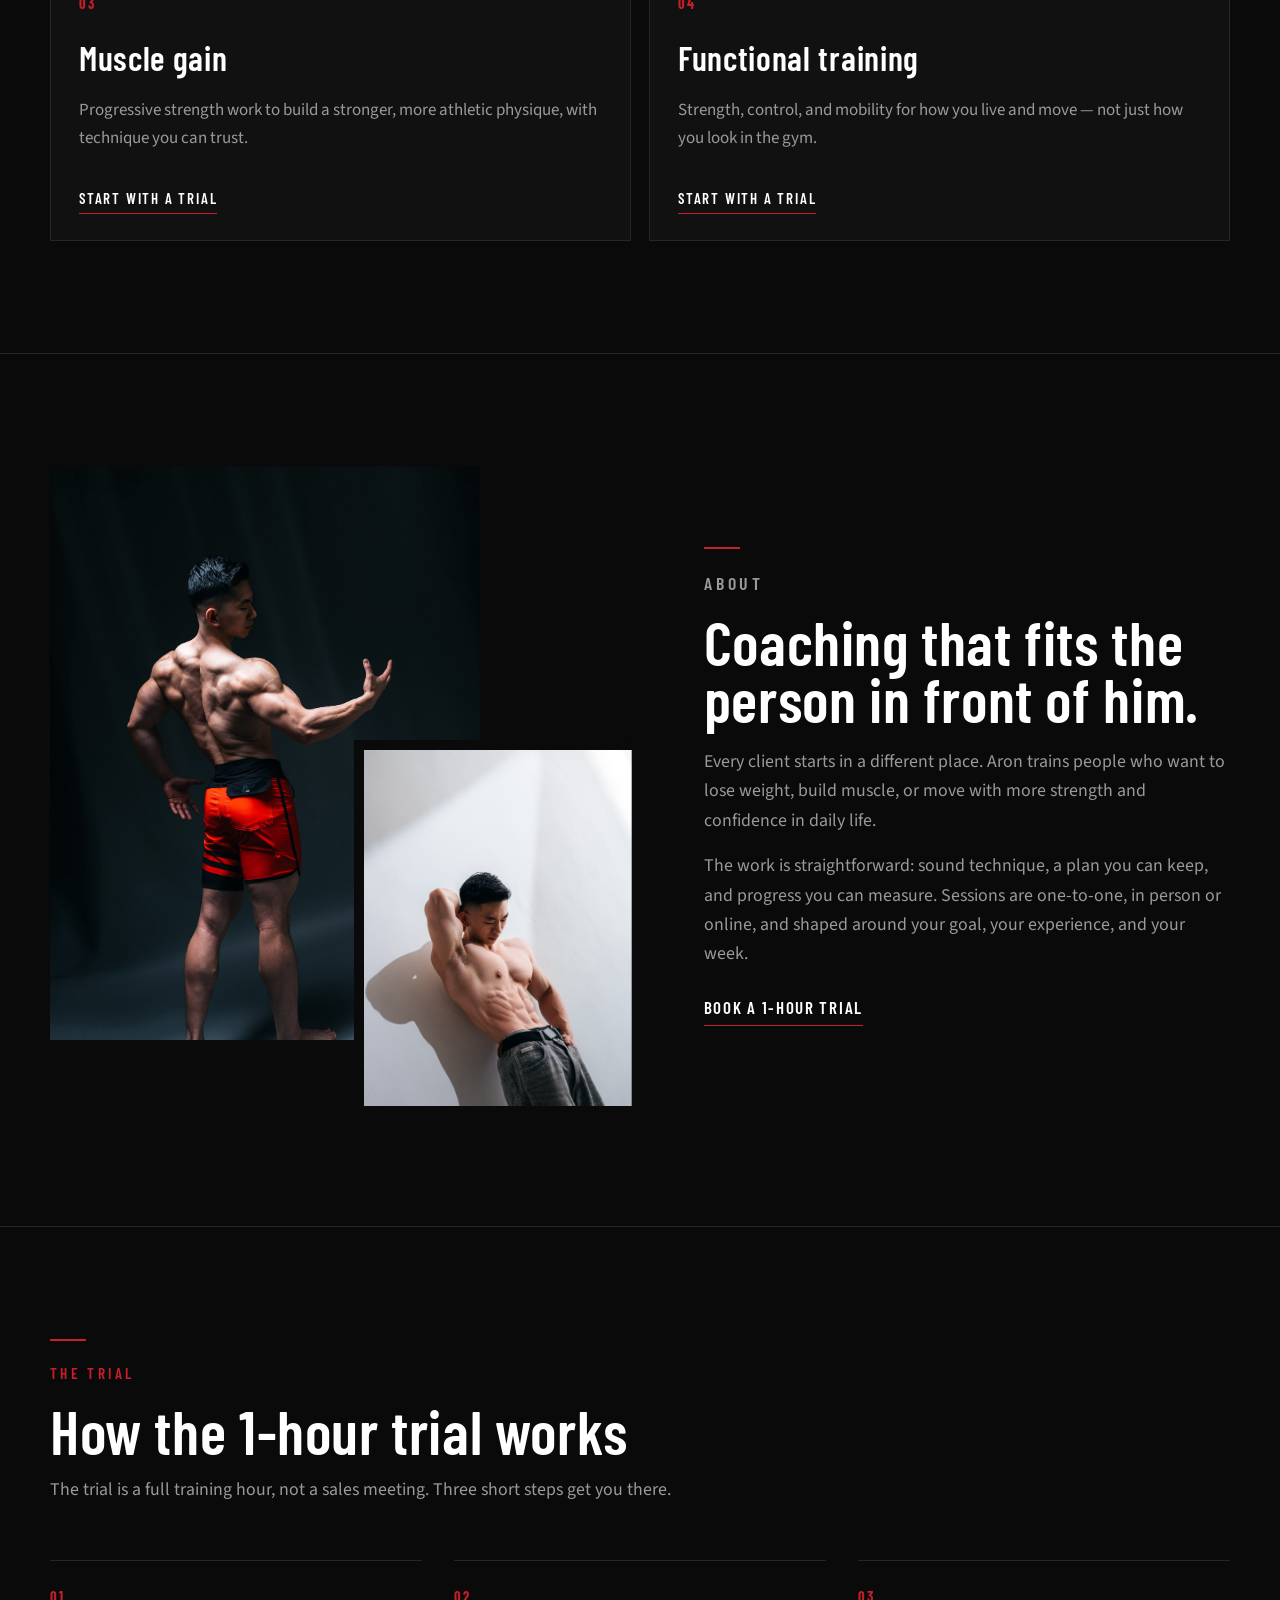
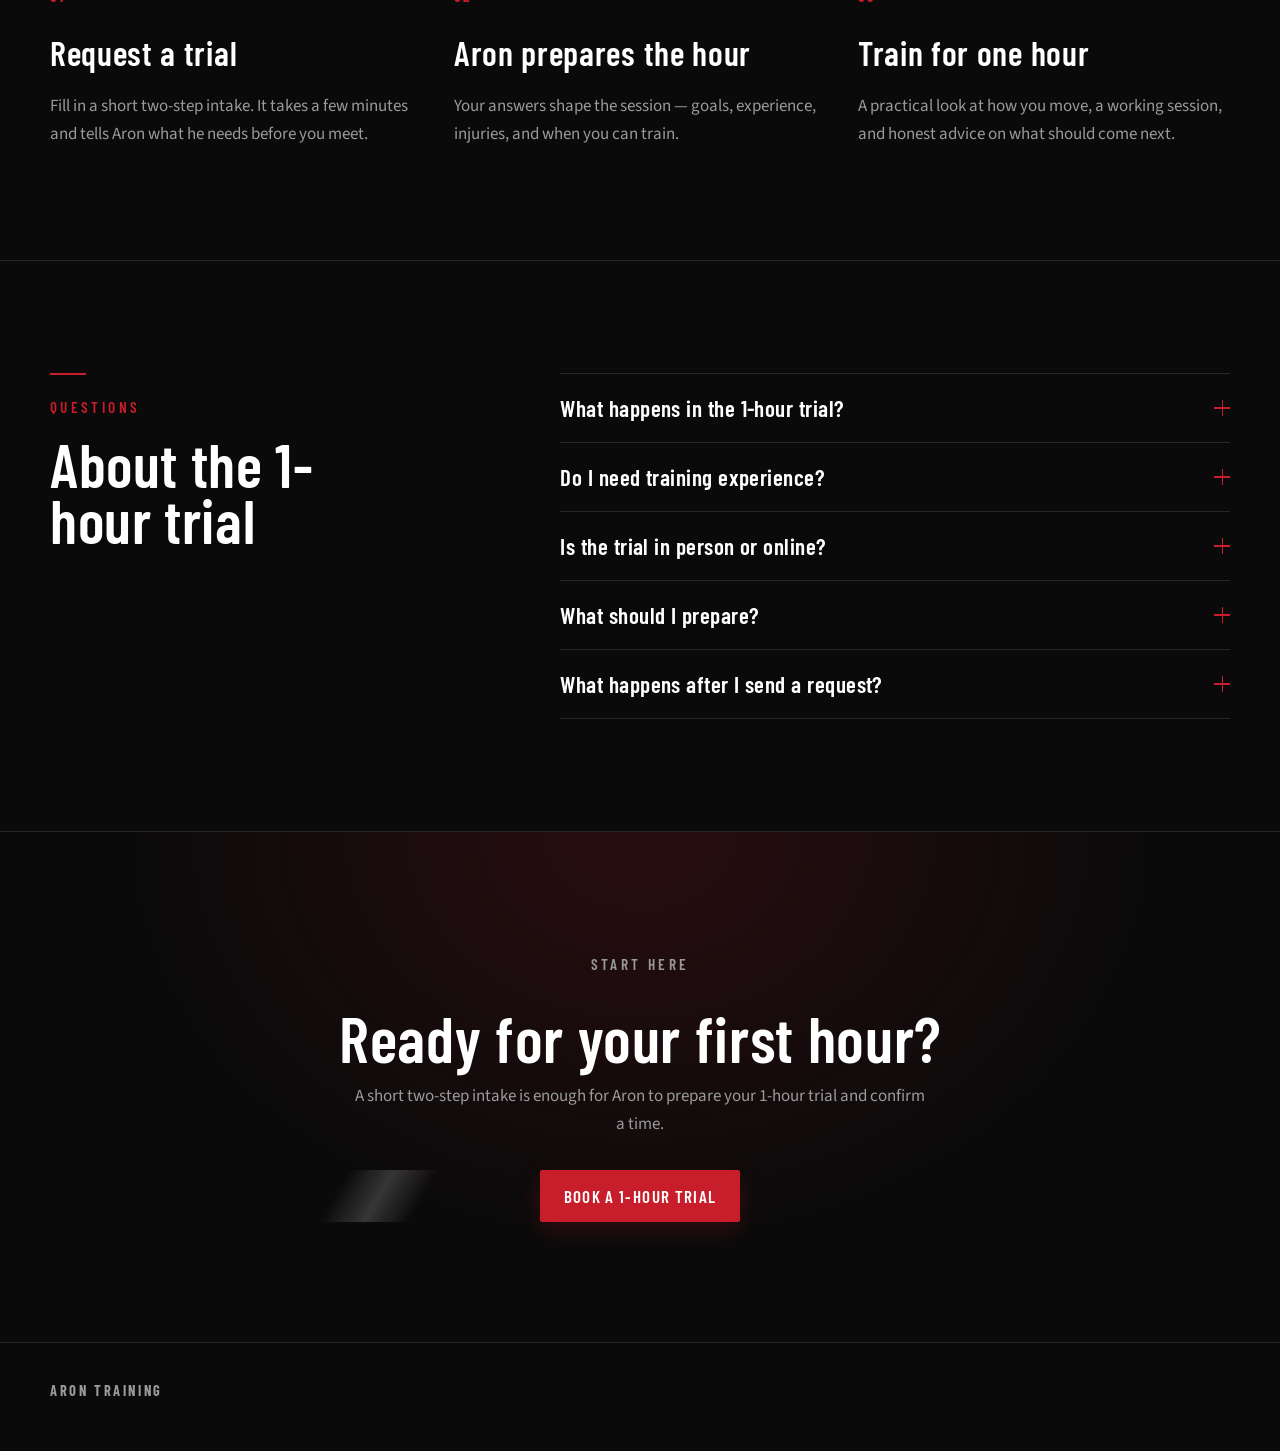
==== commit b2cdffec: "Rebuild the Aron Training site to a professional trainer layout Add a full-bleed hero, program cards" ====
--- a/index.html
+++ b/index.html
@@ -5,13 +5,16 @@
   <meta name="viewport" content="width=device-width, initial-scale=1">
   <title>Aron Training — 1-hour trial session</title>
   <meta name="description" content="Aron Training offers focused one-to-one personal training. Book a 1-hour trial session and start with a plan built around your goals.">
-  <meta name="theme-color" content="#0b0b0b">
+  <meta name="theme-color" content="#0a0a0a">
   <meta property="og:title" content="Aron Training — 1-hour trial session">
   <meta property="og:description" content="Focused one-to-one personal training. Start with a 1-hour trial built around you.">
   <meta property="og:type" content="website">
   <meta property="og:url" content="https://codercyfl.github.io/aron-training/">
   <meta property="og:image" content="https://codercyfl.github.io/aron-training/images/aron-front.jpg">
   <link rel="icon" href="favicon.svg" type="image/svg+xml">
+  <link rel="preconnect" href="https://fonts.googleapis.com">
+  <link rel="preconnect" href="https://fonts.gstatic.com" crossorigin>
+  <link href="https://fonts.googleapis.com/css2?family=Barlow+Condensed:wght@500;600;700&family=Source+Sans+3:ital,wght@0,400;0,500;0,600;0,700;1,400&display=swap" rel="stylesheet">
   <link rel="stylesheet" href="css/styles.css">
 </head>
 <body>
@@ -21,95 +24,206 @@
   <header class="site-header">
     <div class="header-inner">
       <a class="wordmark" href="index.html">Aron Training</a>
-      <a class="header-cta" href="trial.html">Book a 1-hour trial</a>
+      <nav class="desk-nav" aria-label="Primary">
+        <a href="index.html" aria-current="page">Home</a>
+        <a href="#programs">Programs</a>
+        <a href="#about">About</a>
+        <a href="trial.html">Trial</a>
+      </nav>
+      <a class="btn btn-sm header-book" href="trial.html">Book a 1-hour trial</a>
+      <button class="nav-toggle" type="button" aria-expanded="false" aria-controls="mobile-nav" aria-label="Open menu">
+        <span></span><span></span>
+      </button>
     </div>
   </header>
 
+  <div class="mobile-nav" id="mobile-nav" hidden>
+    <nav aria-label="Mobile">
+      <a href="index.html" aria-current="page">Home</a>
+      <a href="#programs">Programs</a>
+      <a href="#about">About</a>
+      <a href="trial.html">Trial</a>
+      <a class="btn" href="trial.html">Book a 1-hour trial</a>
+    </nav>
+  </div>
+
   <main id="main">
     <section class="hero" aria-labelledby="hero-title">
-      <div class="hero-copy">
+      <div class="hero-media">
+        <img src="images/aron-front.jpg" width="1200" height="1800" alt="Aron in a studio portrait, standing against a light wall">
+      </div>
+      <div class="hero-shade" aria-hidden="true"></div>
+      <div class="hero-content">
         <p class="eyebrow">Personal training</p>
-        <h1 id="hero-title">Train with intent.</h1>
-        <p class="lead">Focused one-to-one coaching for weight loss, muscle gain, and better movement. Start with a 1-hour trial built around you — not a generic workout.</p>
-        <p class="hero-tags">
-          <span>Weight loss</span>
-          <span>Muscle gain</span>
-          <span>Functional training</span>
-        </p>
-        <div class="hero-actions">
-          <a class="btn btn-pulse" href="trial.html">Book a 1-hour trial</a>
-        </div>
-      </div>
-      <div class="hero-photo">
-        <img src="images/aron-front.jpg" width="1200" height="1800" alt="Aron in a studio portrait, standing against a light wall">
-      </div>
-    </section>
-
-    <section class="section" id="trial" aria-labelledby="trial-title">
+        <h1 id="hero-title">Train with<br>intent.</h1>
+        <p class="lead">One-to-one coaching for weight loss, muscle gain, and better movement. Start with a focused 1-hour trial.</p>
+        <a class="btn btn-pulse" href="trial.html">Book a 1-hour trial</a>
+      </div>
+      <div class="hero-rail" aria-hidden="true">
+        <a href="#programs">Programs</a>
+        <span></span>
+        <a href="#about">About</a>
+        <span></span>
+        <a href="#how">The trial</a>
+      </div>
+    </section>
+
+    <section class="section programs" id="programs" aria-labelledby="programs-title">
       <div class="wrap">
-        <hr class="kicker reveal">
-        <h2 class="section-title reveal" id="trial-title">The 1-hour trial</h2>
-        <p class="section-lead reveal">The trial is a full training hour, not a sales meeting. Come as you are. Aron will use the time to understand your starting point and work with you.</p>
-        <div class="trial-grid">
-          <article class="trial-item reveal" style="--delay: 0ms">
+        <div class="section-head">
+          <hr class="kicker reveal">
+          <p class="eyebrow reveal">Programs</p>
+          <h2 class="section-title reveal" id="programs-title">What we can work on</h2>
+          <p class="section-lead reveal">Four ways in, one next step. Every program starts with a 1-hour trial so the work is built around you.</p>
+        </div>
+        <div class="program-grid">
+          <a class="program-card program-card-featured reveal" href="trial.html">
             <span class="num">01</span>
-            <h3>Intake review</h3>
-            <p>Your goals, training history, injuries, and schedule, so the session is relevant from the first minute.</p>
-          </article>
-          <article class="trial-item reveal" style="--delay: 80ms">
+            <h3>1-hour trial</h3>
+            <p>A full training hour to understand your starting point, train with purpose, and leave with a clear next step.</p>
+            <span class="program-link">Book a trial</span>
+          </a>
+          <a class="program-card reveal" href="trial.html?goal=weight-loss" style="--delay: 80ms">
             <span class="num">02</span>
-            <h3>Movement and baseline</h3>
-            <p>A practical look at how you squat, push, pull, and move, scaled to your current experience.</p>
-          </article>
-          <article class="trial-item reveal" style="--delay: 160ms">
+            <h3>Weight loss</h3>
+            <p>Training that supports fat loss without burning you out, built around a week you can actually keep.</p>
+            <span class="program-link">Start with a trial</span>
+          </a>
+          <a class="program-card reveal" href="trial.html?goal=muscle-gain" style="--delay: 160ms">
             <span class="num">03</span>
-            <h3>A working session</h3>
-            <p>Coaching and training you can feel — technique, effort, and a first taste of the work ahead.</p>
-          </article>
-          <article class="trial-item reveal" style="--delay: 240ms">
-            <span class="num">04</span>
-            <h3>A clear next step</h3>
-            <p>Honest advice on what a plan should include if you choose to continue, based on your goal and your week.</p>
-          </article>
-        </div>
-      </div>
-    </section>
-
-    <section class="split" aria-labelledby="approach-title">
-      <div class="split-photo reveal reveal-photo">
-        <img src="images/aron-back.jpg" width="1200" height="1800" alt="Aron photographed from behind in the studio, showing trained back and shoulders">
-      </div>
-      <div class="split-copy">
-        <hr class="kicker reveal">
-        <h2 class="section-title reveal" id="approach-title">Coaching that fits the person in front of him.</h2>
-        <p class="section-lead reveal">Every client starts in a different place. Aron trains people who want to lose weight, build muscle, or move with more strength and confidence in daily life. The work is straightforward: sound technique, a plan you can keep, and progress you can measure.</p>
-      </div>
-    </section>
-
-    <section class="section" id="goals" aria-labelledby="goals-title">
-      <div class="wrap">
-        <hr class="kicker reveal">
-        <h2 class="section-title reveal" id="goals-title">What we can work toward</h2>
-        <p class="section-lead reveal">Tell Aron what matters most. Many people train for more than one of these at the same time.</p>
-        <div class="goals-grid">
-          <article class="goal-card reveal" style="--delay: 0ms">
-            <h3>Weight loss</h3>
-            <p>Training that supports fat loss without burning you out, built around a schedule you can actually keep.</p>
-          </article>
-          <article class="goal-card reveal" style="--delay: 100ms">
             <h3>Muscle gain</h3>
             <p>Progressive strength work to build a stronger, more athletic physique, with technique you can trust.</p>
-          </article>
-          <article class="goal-card reveal" style="--delay: 200ms">
+            <span class="program-link">Start with a trial</span>
+          </a>
+          <a class="program-card reveal" href="trial.html?goal=functional" style="--delay: 240ms">
+            <span class="num">04</span>
             <h3>Functional training</h3>
-            <p>Strength, control, and mobility for how you actually live, work, and move — not just how you look in the gym.</p>
-          </article>
+            <p>Strength, control, and mobility for how you live and move — not just how you look in the gym.</p>
+            <span class="program-link">Start with a trial</span>
+          </a>
+        </div>
+      </div>
+    </section>
+
+    <section class="about" id="about" aria-labelledby="about-title">
+      <div class="about-grid wrap">
+        <div class="about-photos reveal reveal-photo">
+          <figure class="about-photo about-photo-main">
+            <img src="images/aron-back.jpg" width="1200" height="1800" alt="Aron photographed from behind in the studio, showing trained back and shoulders">
+          </figure>
+          <figure class="about-photo about-photo-inset">
+            <img src="images/aron-front.jpg" width="1200" height="1800" alt="Aron in a studio portrait, standing against a light wall">
+          </figure>
+        </div>
+        <div class="about-copy">
+          <hr class="kicker reveal">
+          <p class="eyebrow reveal">About</p>
+          <h2 class="section-title reveal" id="about-title">Coaching that fits the person in front of him.</h2>
+          <p class="reveal">Every client starts in a different place. Aron trains people who want to lose weight, build muscle, or move with more strength and confidence in daily life.</p>
+          <p class="reveal">The work is straightforward: sound technique, a plan you can keep, and progress you can measure. Sessions are one-to-one, in person or online, and shaped around your goal, your experience, and your week.</p>
+          <a class="text-link reveal" href="trial.html">Book a 1-hour trial</a>
+        </div>
+      </div>
+    </section>
+
+    <section class="section how" id="how" aria-labelledby="how-title">
+      <div class="wrap">
+        <div class="section-head">
+          <hr class="kicker reveal">
+          <p class="eyebrow reveal">The trial</p>
+          <h2 class="section-title reveal" id="how-title">How the 1-hour trial works</h2>
+          <p class="section-lead reveal">The trial is a full training hour, not a sales meeting. Three short steps get you there.</p>
+        </div>
+        <ol class="process">
+          <li class="process-step reveal">
+            <span class="num">01</span>
+            <h3>Request a trial</h3>
+            <p>Fill in a short two-step intake. It takes a few minutes and tells Aron what he needs before you meet.</p>
+          </li>
+          <li class="process-step reveal" style="--delay: 100ms">
+            <span class="num">02</span>
+            <h3>Aron prepares the hour</h3>
+            <p>Your answers shape the session — goals, experience, injuries, and when you can train.</p>
+          </li>
+          <li class="process-step reveal" style="--delay: 200ms">
+            <span class="num">03</span>
+            <h3>Train for one hour</h3>
+            <p>A practical look at how you move, a working session, and honest advice on what should come next.</p>
+          </li>
+        </ol>
+      </div>
+    </section>
+
+    <section class="section faq" id="faq" aria-labelledby="faq-title">
+      <div class="wrap faq-wrap">
+        <div class="section-head">
+          <hr class="kicker reveal">
+          <p class="eyebrow reveal">Questions</p>
+          <h2 class="section-title reveal" id="faq-title">About the 1-hour trial</h2>
+        </div>
+        <div class="faq-list reveal">
+          <div class="faq-item">
+            <h3>
+              <button type="button" class="faq-q" aria-expanded="false" aria-controls="faq-a-1" id="faq-q-1">
+                What happens in the 1-hour trial?
+                <span class="faq-icon" aria-hidden="true"></span>
+              </button>
+            </h3>
+            <div class="faq-a" id="faq-a-1" role="region" aria-labelledby="faq-q-1" hidden>
+              <p>The hour is used to review your goals and training history, look at how you move, and train together. You leave with a clear sense of what a plan should include if you choose to continue.</p>
+            </div>
+          </div>
+          <div class="faq-item">
+            <h3>
+              <button type="button" class="faq-q" aria-expanded="false" aria-controls="faq-a-2" id="faq-q-2">
+                Do I need training experience?
+                <span class="faq-icon" aria-hidden="true"></span>
+              </button>
+            </h3>
+            <div class="faq-a" id="faq-a-2" role="region" aria-labelledby="faq-q-2" hidden>
+              <p>No. The session is scaled to your current experience, whether you are new, returning after a break, or already training regularly.</p>
+            </div>
+          </div>
+          <div class="faq-item">
+            <h3>
+              <button type="button" class="faq-q" aria-expanded="false" aria-controls="faq-a-3" id="faq-q-3">
+                Is the trial in person or online?
+                <span class="faq-icon" aria-hidden="true"></span>
+              </button>
+            </h3>
+            <div class="faq-a" id="faq-a-3" role="region" aria-labelledby="faq-q-3" hidden>
+              <p>Either can be requested. Tell Aron your preference and when you can train on the booking form, and he will confirm a time that works.</p>
+            </div>
+          </div>
+          <div class="faq-item">
+            <h3>
+              <button type="button" class="faq-q" aria-expanded="false" aria-controls="faq-a-4" id="faq-q-4">
+                What should I prepare?
+                <span class="faq-icon" aria-hidden="true"></span>
+              </button>
+            </h3>
+            <div class="faq-a" id="faq-a-4" role="region" aria-labelledby="faq-q-4" hidden>
+              <p>Wear clothes you can train in, and complete the short intake before the session. If you have an injury or a health condition, mention it on the form so the hour can be planned safely.</p>
+            </div>
+          </div>
+          <div class="faq-item">
+            <h3>
+              <button type="button" class="faq-q" aria-expanded="false" aria-controls="faq-a-5" id="faq-q-5">
+                What happens after I send a request?
+                <span class="faq-icon" aria-hidden="true"></span>
+              </button>
+            </h3>
+            <div class="faq-a" id="faq-a-5" role="region" aria-labelledby="faq-q-5" hidden>
+              <p>Aron uses your answers to prepare the session and will be in touch to confirm a time. Keep a copy of your answers from the thank-you screen so you have a record of what you sent.</p>
+            </div>
+          </div>
         </div>
       </div>
     </section>
 
     <section class="cta-band" aria-labelledby="cta-title">
       <div class="wrap reveal">
+        <p class="eyebrow">Start here</p>
         <h2 id="cta-title">Ready for your first hour?</h2>
         <p>A short two-step intake is enough for Aron to prepare your 1-hour trial and confirm a time.</p>
         <a class="btn btn-pulse" href="trial.html">Book a 1-hour trial</a>
@@ -120,9 +234,13 @@
   <footer class="site-footer">
     <div class="wrap footer-inner">
       <p class="footer-name">Aron Training</p>
-      <p>Personal training · 1-hour trial sessions</p>
     </div>
   </footer>
+
+  <div class="mob-cta" id="mob-cta">
+    <a class="btn" href="trial.html">Book a 1-hour trial</a>
+  </div>
+
   <script src="js/main.js"></script>
 </body>
 </html>
--- a/css/styles.css
+++ b/css/styles.css
@@ -1,25 +1,25 @@
 /* Aron Training — professional black / red */
 
 :root {
-  --bg: #0b0b0b;
-  --bg-elev: #121212;
-  --bg-soft: #171717;
+  --bg: #0a0a0a;
+  --bg-elev: #111111;
+  --bg-soft: #161616;
   --red: #c81e2b;
   --red-hover: #e02a38;
   --red-press: #a81823;
-  --red-dim: rgba(200, 30, 43, 0.14);
-  --text: #f3f3f3;
+  --red-dim: rgba(200, 30, 43, 0.16);
+  --text: #f2f2f2;
   --text-muted: #9a9a9a;
-  --text-dim: #6e6e6e;
-  --line: #2a2a2a;
+  --text-dim: #6c6c6c;
+  --line: #262626;
   --line-strong: #3a3a3a;
   --white: #ffffff;
   --danger: #ff6b6b;
-  --ok: #d4d4d4;
-  --max: 1120px;
-  --header-h: 72px;
-  --font: system-ui, -apple-system, "Segoe UI", Roboto, "Helvetica Neue", Arial, sans-serif;
-  --shadow: 0 20px 50px rgba(0, 0, 0, 0.45);
+  --max: 1180px;
+  --header-h: 76px;
+  --font: "Source Sans 3", system-ui, -apple-system, "Segoe UI", Roboto, "Helvetica Neue", Arial, sans-serif;
+  --display: "Barlow Condensed", "Arial Narrow", "Helvetica Neue", Arial, sans-serif;
+  --shadow: 0 24px 50px rgba(0, 0, 0, 0.45);
 }
 
 *,
@@ -30,6 +30,7 @@
 
 html {
   scroll-behavior: smooth;
+  scroll-padding-top: calc(var(--header-h) + 8px);
 }
 
 html,
@@ -39,10 +40,14 @@
   background: var(--bg);
   color: var(--text);
   font-family: var(--font);
-  font-size: 16px;
-  line-height: 1.6;
+  font-size: 17px;
+  line-height: 1.65;
   -webkit-font-smoothing: antialiased;
   -moz-osx-font-smoothing: grayscale;
+}
+
+body.is-nav-open {
+  overflow: hidden;
 }
 
 img {
@@ -72,8 +77,8 @@
 .skip-link {
   position: absolute;
   left: 12px;
-  top: -40px;
-  z-index: 1000;
+  top: -48px;
+  z-index: 200;
   background: var(--red);
   color: var(--white);
   padding: 8px 14px;
@@ -84,63 +89,179 @@
   top: 12px;
 }
 
+.wrap {
+  width: min(var(--max), calc(100% - 48px));
+  margin: 0 auto;
+}
+
 /* Header */
+
+.scroll-progress {
+  position: fixed;
+  top: 0;
+  left: 0;
+  z-index: 90;
+  height: 2px;
+  width: 100%;
+  background: var(--red);
+  transform: scaleX(0);
+  transform-origin: left center;
+  pointer-events: none;
+}
 
 .site-header {
   position: sticky;
   top: 0;
-  z-index: 50;
+  z-index: 60;
   height: var(--header-h);
   display: flex;
   align-items: center;
-  background: rgba(11, 11, 11, 0.92);
-  border-bottom: 1px solid var(--line);
-  backdrop-filter: blur(12px);
-}
-
-.header-inner,
-.wrap {
-  width: min(var(--max), calc(100% - 40px));
+  background: rgba(10, 10, 10, 0.78);
+  border-bottom: 1px solid transparent;
+  backdrop-filter: blur(14px);
+  transition: background 0.25s ease, border-color 0.25s ease, box-shadow 0.25s ease;
+}
+
+.site-header.is-scrolled {
+  background: rgba(10, 10, 10, 0.96);
+  border-bottom-color: var(--line);
+  box-shadow: 0 10px 28px rgba(0, 0, 0, 0.28);
+}
+
+.header-inner {
+  width: min(var(--max), calc(100% - 48px));
   margin: 0 auto;
-}
-
-.header-inner {
   display: flex;
   align-items: center;
-  justify-content: space-between;
-  gap: 16px;
+  gap: 28px;
 }
 
 .wordmark {
+  font-family: var(--display);
+  font-weight: 700;
+  font-size: 1.05rem;
+  letter-spacing: 0.18em;
+  text-transform: uppercase;
+  color: var(--white);
   display: inline-flex;
   align-items: center;
   gap: 10px;
-  font-weight: 700;
-  letter-spacing: 0.16em;
-  text-transform: uppercase;
-  font-size: 0.82rem;
-  color: var(--white);
+  margin-right: auto;
 }
 
 .wordmark::before {
   content: "";
-  width: 14px;
+  width: 16px;
   height: 2px;
   background: var(--red);
-}
-
-.header-cta {
-  color: var(--text);
-  font-size: 0.86rem;
+  transform-origin: left center;
+  animation: draw-x 0.6s 0.1s ease both;
+}
+
+.desk-nav {
+  display: flex;
+  align-items: center;
+  gap: 28px;
+}
+
+.desk-nav a {
+  font-family: var(--display);
+  font-size: 0.95rem;
+  font-weight: 600;
+  letter-spacing: 0.12em;
+  text-transform: uppercase;
+  color: var(--text-muted);
+  padding: 8px 0;
+  border-bottom: 1px solid transparent;
+}
+
+.desk-nav a:hover,
+.desk-nav a[aria-current="page"] {
+  color: var(--white);
+  border-bottom-color: var(--red);
+}
+
+.header-book {
+  flex: none;
+}
+
+.nav-toggle {
+  display: none;
+  position: relative;
+  width: 44px;
+  height: 44px;
+  margin-right: -8px;
+  padding: 0;
+  border: 0;
+  background: transparent;
+  cursor: pointer;
+}
+
+.nav-toggle span {
+  position: absolute;
+  left: 11px;
+  width: 22px;
+  height: 1.5px;
+  background: var(--white);
+  transition: transform 0.25s ease, top 0.25s ease;
+}
+
+.nav-toggle span:first-child { top: 18px; }
+.nav-toggle span:last-child { top: 26px; }
+
+.nav-toggle[aria-expanded="true"] span:first-child {
+  top: 22px;
+  transform: rotate(45deg);
+}
+
+.nav-toggle[aria-expanded="true"] span:last-child {
+  top: 22px;
+  transform: rotate(-45deg);
+}
+
+.mobile-nav {
+  position: fixed;
+  inset: var(--header-h) 0 0 0;
+  z-index: 55;
+  background: rgba(8, 8, 8, 0.98);
+  padding: 28px 24px 40px;
+  display: none;
+}
+
+.mobile-nav.is-open {
+  display: block;
+  animation: fade-up 0.3s ease both;
+}
+
+.mobile-nav nav {
+  display: flex;
+  flex-direction: column;
+  gap: 6px;
+  width: min(var(--max), 100%);
+  margin: 0 auto;
+}
+
+.mobile-nav nav a {
+  font-family: var(--display);
+  font-size: clamp(2rem, 8vw, 3rem);
   font-weight: 600;
   letter-spacing: 0.04em;
+  text-transform: uppercase;
+  line-height: 1.15;
+  color: var(--white);
   padding: 8px 0;
-  border-bottom: 1px solid transparent;
-}
-
-.header-cta:hover {
-  color: var(--white);
-  border-bottom-color: var(--red);
+  border-bottom: 1px solid var(--line);
+}
+
+.mobile-nav nav a[aria-current="page"] {
+  color: var(--red);
+}
+
+.mobile-nav .btn {
+  margin-top: 28px;
+  align-self: flex-start;
+  font-size: 1rem;
+  letter-spacing: 0.04em;
 }
 
 /* Buttons */
@@ -149,25 +270,44 @@
   display: inline-flex;
   align-items: center;
   justify-content: center;
-  min-height: 48px;
-  padding: 12px 22px;
+  min-height: 52px;
+  padding: 12px 24px;
   background: var(--red);
   color: var(--white);
+  font-family: var(--display);
+  font-size: 1rem;
   font-weight: 600;
-  letter-spacing: 0.02em;
+  letter-spacing: 0.08em;
+  text-transform: uppercase;
   border: 0;
   border-radius: 2px;
   cursor: pointer;
   text-align: center;
-  transition: background 0.15s ease, transform 0.15s ease;
-}
-
-.btn:hover {
-  background: var(--red-hover);
-}
-
-.btn:active {
-  background: var(--red-press);
+  position: relative;
+  transition: background 0.15s ease, transform 0.15s ease, box-shadow 0.2s ease;
+}
+
+.btn:hover { background: var(--red-hover); }
+.btn:active { background: var(--red-press); }
+
+.btn::after {
+  content: "";
+  position: absolute;
+  inset: 0;
+  background: linear-gradient(120deg, transparent 30%, rgba(255, 255, 255, 0.18) 50%, transparent 70%);
+  transform: translateX(-130%);
+  pointer-events: none;
+}
+
+.btn:hover::after {
+  transform: translateX(130%);
+  transition: transform 0.6s ease;
+}
+
+.btn-sm {
+  min-height: 42px;
+  padding: 8px 16px;
+  font-size: 0.88rem;
 }
 
 .btn-ghost {
@@ -181,221 +321,463 @@
   border-color: var(--text-dim);
 }
 
-.btn-block {
-  width: 100%;
-}
+.btn-pulse {
+  box-shadow: 0 8px 24px rgba(200, 30, 43, 0.2);
+  animation: cta-glow 3.2s ease-in-out infinite;
+}
+
+.text-link {
+  display: inline-flex;
+  align-items: center;
+  gap: 10px;
+  margin-top: 8px;
+  font-family: var(--display);
+  font-weight: 600;
+  letter-spacing: 0.1em;
+  text-transform: uppercase;
+  color: var(--white);
+  border-bottom: 1px solid var(--red);
+  padding-bottom: 4px;
+  width: fit-content;
+}
+
+.text-link:hover { color: var(--red-hover); }
 
 /* Hero */
 
 .hero {
-  display: grid;
-  grid-template-columns: 1fr 1fr;
+  position: relative;
   min-height: calc(100vh - var(--header-h));
   min-height: calc(100dvh - var(--header-h));
-  border-bottom: 1px solid var(--line);
-}
-
-.hero-copy {
-  display: flex;
-  flex-direction: column;
-  justify-content: center;
-  padding: 72px 56px 72px max(20px, calc((100vw - var(--max)) / 2));
+  display: flex;
+  align-items: flex-end;
+  overflow: hidden;
+  isolation: isolate;
+}
+
+.hero-media {
+  position: absolute;
+  inset: 0;
+  z-index: 0;
+  animation: photo-reveal 1.2s cubic-bezier(0.22, 1, 0.36, 1) both;
+}
+
+.hero-media img {
+  width: 100%;
+  height: 100%;
+  object-fit: cover;
+  object-position: 62% 12%;
+  animation: kenburns 24s 1.2s ease-out forwards;
+  transform-origin: 62% 14%;
+}
+
+.hero-shade {
+  position: absolute;
+  inset: 0;
+  z-index: 1;
+  background:
+    linear-gradient(90deg, rgba(10, 10, 10, 0.94) 0%, rgba(10, 10, 10, 0.72) 38%, rgba(10, 10, 10, 0.18) 68%, rgba(10, 10, 10, 0.35) 100%),
+    linear-gradient(180deg, rgba(10, 10, 10, 0.15) 0%, rgba(10, 10, 10, 0.08) 40%, rgba(10, 10, 10, 0.72) 100%);
+  pointer-events: none;
+}
+
+.hero-content {
+  position: relative;
+  z-index: 2;
+  width: min(var(--max), calc(100% - 48px));
+  margin: 0 auto 96px;
+  max-width: 640px;
+  margin-left: max(24px, calc((100vw - var(--max)) / 2));
+  padding: 48px 0 8px;
 }
 
 .eyebrow {
+  margin: 0 0 16px;
   color: var(--red);
-  font-size: 0.72rem;
-  font-weight: 700;
-  letter-spacing: 0.2em;
+  font-family: var(--display);
+  font-size: 0.9rem;
+  font-weight: 600;
+  letter-spacing: 0.22em;
   text-transform: uppercase;
-  margin: 0 0 18px;
-}
+}
+
+.hero-content .eyebrow { animation: fade-up 0.7s 0.15s both; }
 
 .hero h1,
 .section-title,
 .page-title,
 .cta-band h2,
 .thanks h1 {
+  font-family: var(--display);
   font-weight: 600;
-  letter-spacing: -0.03em;
-  line-height: 1.08;
+  letter-spacing: 0.01em;
+  line-height: 0.92;
+  margin: 0 0 22px;
+  color: var(--white);
+  text-wrap: balance;
+}
+
+.hero h1 {
+  font-size: clamp(4rem, 10vw, 7.4rem);
+  animation: fade-up 0.85s 0.28s both;
+}
+
+.lead,
+.section-lead,
+.about-copy p {
+  color: var(--text-muted);
+  max-width: 38rem;
+}
+
+.hero .lead {
+  font-size: 1.12rem;
+  margin: 0 0 32px;
+  animation: fade-up 0.85s 0.42s both;
+}
+
+.hero .btn { animation: fade-up 0.85s 0.56s both; }
+
+.hero-rail {
+  position: absolute;
+  z-index: 2;
+  left: max(24px, calc((100vw - var(--max)) / 2));
+  bottom: 28px;
+  display: flex;
+  align-items: center;
+  gap: 14px;
+  animation: fade-up 0.8s 0.7s both;
+}
+
+.hero-rail a {
+  font-family: var(--display);
+  font-size: 0.82rem;
+  font-weight: 600;
+  letter-spacing: 0.14em;
+  text-transform: uppercase;
+  color: var(--text-muted);
+}
+
+.hero-rail a:hover { color: var(--white); }
+
+.hero-rail span {
+  width: 22px;
+  height: 1px;
+  background: var(--red);
+}
+
+/* Sections */
+
+.section {
+  padding: 112px 0;
+  border-top: 1px solid var(--line);
+}
+
+.section-head {
+  max-width: 38rem;
+  margin-bottom: 56px;
+}
+
+.kicker {
+  width: 36px;
+  height: 2px;
+  background: var(--red);
+  border: 0;
   margin: 0 0 20px;
+}
+
+.section-title {
+  font-size: clamp(2.4rem, 5vw, 3.6rem);
+  margin-bottom: 16px;
+}
+
+.section-lead {
+  margin: 0;
+  font-size: 1.05rem;
+}
+
+/* Programs */
+
+.program-grid {
+  display: grid;
+  grid-template-columns: 1fr 1fr;
+  gap: 18px;
+}
+
+.program-card {
+  display: flex;
+  flex-direction: column;
+  background: var(--bg-elev);
+  border: 1px solid var(--line);
+  border-top: 2px solid var(--red);
+  padding: 28px 28px 26px;
+  min-height: 280px;
+  transition: transform 0.28s ease, border-color 0.28s ease, box-shadow 0.28s ease;
+}
+
+.program-card-featured {
+  background:
+    linear-gradient(180deg, var(--red-dim), transparent 42%),
+    var(--bg-elev);
+}
+
+.program-card:hover {
+  transform: translateY(-6px);
+  border-color: var(--line-strong);
+  border-top-color: var(--red);
+  box-shadow: var(--shadow);
+}
+
+.program-card .num,
+.process-step .num {
+  font-family: var(--display);
+  font-size: 0.86rem;
+  font-weight: 700;
+  letter-spacing: 0.16em;
+  color: var(--red);
+}
+
+.program-card h3,
+.process-step h3 {
+  font-family: var(--display);
+  font-size: 2rem;
+  font-weight: 600;
+  letter-spacing: 0.02em;
+  margin: 14px 0 10px;
   color: var(--white);
 }
 
-.hero h1 {
-  font-size: clamp(2.4rem, 5vw, 4.25rem);
-}
-
-.lead,
-.section-lead {
+.program-card p,
+.process-step p {
+  margin: 0 0 auto;
   color: var(--text-muted);
-  font-size: 1.05rem;
-  max-width: 38rem;
-  margin: 0 0 32px;
-}
-
-.hero-actions {
-  display: flex;
-  flex-wrap: wrap;
-  gap: 12px;
-}
-
-.hero-photo {
+}
+
+.program-link {
+  display: inline-block;
+  margin-top: 22px;
+  font-family: var(--display);
+  font-size: 0.88rem;
+  font-weight: 600;
+  letter-spacing: 0.12em;
+  text-transform: uppercase;
+  color: var(--white);
+  border-bottom: 1px solid var(--red);
+  width: fit-content;
+  padding-bottom: 3px;
+}
+
+/* About */
+
+.about {
+  padding: 112px 0 120px;
+  border-top: 1px solid var(--line);
+  overflow: hidden;
+}
+
+.about-grid {
+  display: grid;
+  grid-template-columns: 1.05fr 0.95fr;
+  gap: 72px;
+  align-items: center;
+}
+
+.about-photos {
   position: relative;
-  background: #161616;
-  min-height: 520px;
+  min-height: 640px;
+}
+
+.about-photo {
+  margin: 0;
   overflow: hidden;
-}
-
-.hero-photo img {
+  background: #111;
+}
+
+.about-photo img {
   width: 100%;
   height: 100%;
   object-fit: cover;
-  object-position: center 12%;
+  display: block;
+  transition: transform 0.8s ease;
+}
+
+.about-photo-main {
+  width: 74%;
+  aspect-ratio: 3 / 4;
+}
+
+.about-photo-main img {
+  object-position: center 18%;
+}
+
+.about-photo-inset {
   position: absolute;
-  inset: 0;
-}
-
-.hero-photo::after {
+  width: 46%;
+  right: 0;
+  bottom: 0;
+  aspect-ratio: 3 / 4;
+  outline: 10px solid var(--bg);
+  z-index: 1;
+}
+
+.about-photo-inset::after {
   content: "";
   position: absolute;
-  inset: 0;
-  background: linear-gradient(90deg, rgba(11, 11, 11, 0.45) 0%, rgba(11, 11, 11, 0) 28%),
-    linear-gradient(180deg, rgba(11, 11, 11, 0.12) 0%, rgba(11, 11, 11, 0) 30%);
+  inset: 14px -14px -14px 14px;
+  border: 1px solid var(--red);
   pointer-events: none;
-}
-
-/* Sections */
-
-.section {
-  padding: 88px 0;
+  z-index: -1;
+}
+
+.about-photo-inset img {
+  object-position: center 12%;
+}
+
+.about-photos:hover .about-photo-main img,
+.about-photos:hover .about-photo-inset img {
+  transform: scale(1.04);
+}
+
+.about-copy .section-title {
+  margin-bottom: 20px;
+}
+
+.about-copy p {
+  margin: 0 0 16px;
+  font-size: 1.05rem;
+}
+
+/* Process */
+
+.process {
+  list-style: none;
+  margin: 0;
+  padding: 0;
+  display: grid;
+  grid-template-columns: repeat(3, 1fr);
+  gap: 28px 32px;
+  counter-reset: none;
+}
+
+.process-step {
+  margin: 0;
+  padding-top: 22px;
+  border-top: 1px solid var(--line);
+  transition: border-color 0.28s ease;
+}
+
+.process-step:hover {
+  border-top-color: var(--red);
+}
+
+/* FAQ */
+
+.faq-wrap {
+  display: grid;
+  grid-template-columns: 0.8fr 1.2fr;
+  gap: 48px 64px;
+  align-items: start;
+}
+
+.faq-wrap .section-head {
+  margin-bottom: 0;
+  position: sticky;
+  top: calc(var(--header-h) + 32px);
+}
+
+.faq-list {
+  border-top: 1px solid var(--line);
+}
+
+.faq-item {
   border-bottom: 1px solid var(--line);
 }
 
-.section-title {
-  font-size: clamp(1.8rem, 3vw, 2.5rem);
-}
-
-.kicker {
-  width: 32px;
-  height: 2px;
+.faq-item h3 {
+  margin: 0;
+  font-size: inherit;
+  font-weight: inherit;
+}
+
+.faq-q {
+  width: 100%;
+  display: flex;
+  align-items: center;
+  justify-content: space-between;
+  gap: 16px;
+  padding: 20px 0;
+  background: transparent;
+  border: 0;
+  color: var(--white);
+  font-family: var(--display);
+  font-size: 1.35rem;
+  font-weight: 600;
+  letter-spacing: 0.02em;
+  text-align: left;
+  cursor: pointer;
+}
+
+.faq-icon {
+  position: relative;
+  width: 16px;
+  height: 16px;
+  flex: none;
+}
+
+.faq-icon::before,
+.faq-icon::after {
+  content: "";
+  position: absolute;
   background: var(--red);
-  border: 0;
-  margin: 0 0 22px;
-}
-
-.trial-grid {
-  display: grid;
-  grid-template-columns: 1fr 1fr;
-  gap: 20px 28px;
-  margin-top: 40px;
-}
-
-.trial-item {
-  padding: 24px 24px 24px 0;
-  border-top: 1px solid var(--line);
-}
-
-.trial-item h3 {
-  margin: 18px 0 10px;
-  font-size: 1.05rem;
-  font-weight: 600;
-  color: var(--white);
-}
-
-.trial-item p {
+  transition: transform 0.25s ease, opacity 0.25s ease;
+}
+
+.faq-icon::before {
+  left: 0;
+  right: 0;
+  top: 7.5px;
+  height: 1.5px;
+}
+
+.faq-icon::after {
+  top: 0;
+  bottom: 0;
+  left: 7.5px;
+  width: 1.5px;
+}
+
+.faq-q[aria-expanded="true"] .faq-icon::after {
+  transform: rotate(90deg);
+  opacity: 0;
+}
+
+.faq-a {
+  padding: 0 48px 20px 0;
+}
+
+.faq-a p {
   margin: 0;
   color: var(--text-muted);
 }
 
-.trial-item .num {
-  display: block;
-  margin-top: 18px;
-  color: var(--red);
-  font-size: 0.75rem;
-  font-weight: 700;
-  letter-spacing: 0.14em;
-}
-
-/* Split portrait */
-
-.split {
-  display: grid;
-  grid-template-columns: 1fr 1fr;
-  min-height: 640px;
-  border-bottom: 1px solid var(--line);
-}
-
-.split-photo {
-  position: relative;
-  background: #111;
-  min-height: 480px;
-}
-
-.split-photo img {
-  width: 100%;
-  height: 100%;
-  object-fit: cover;
-  object-position: center 20%;
-  position: absolute;
-  inset: 0;
-}
-
-.split-copy {
-  display: flex;
-  flex-direction: column;
-  justify-content: center;
-  padding: 72px 8% 72px 10%;
-  background: var(--bg);
-}
-
-/* Goals */
-
-.goals-grid {
-  display: grid;
-  grid-template-columns: repeat(3, 1fr);
-  gap: 18px;
-  margin-top: 36px;
-}
-
-.goal-card {
-  background: var(--bg-elev);
-  border: 1px solid var(--line);
-  border-top: 2px solid var(--red);
-  padding: 28px 24px 32px;
-}
-
-.goal-card h3 {
-  margin: 0 0 10px;
-  font-size: 1.1rem;
-  color: var(--white);
-}
-
-.goal-card p {
-  margin: 0;
-  color: var(--text-muted);
-}
-
 /* CTA band */
 
 .cta-band {
-  padding: 96px 0;
+  padding: 120px 0;
   text-align: center;
+  border-top: 1px solid var(--line);
   background:
-    radial-gradient(ellipse at top, var(--red-dim), transparent 55%),
+    radial-gradient(ellipse at top, var(--red-dim), transparent 58%),
     var(--bg);
-  border-bottom: 1px solid var(--line);
 }
 
 .cta-band h2 {
-  font-size: clamp(1.8rem, 3.4vw, 2.8rem);
-  margin-bottom: 12px;
+  font-size: clamp(2.4rem, 5vw, 4rem);
+  margin-bottom: 14px;
 }
 
 .cta-band p {
   color: var(--text-muted);
-  margin: 0 auto 28px;
+  margin: 0 auto 32px;
   max-width: 34rem;
 }
 
@@ -403,35 +785,53 @@
 
 .site-footer {
   padding: 36px 0 48px;
-  color: var(--text-dim);
-  font-size: 0.88rem;
+  border-top: 1px solid var(--line);
 }
 
 .footer-inner {
   display: flex;
   justify-content: space-between;
-  gap: 16px;
-  flex-wrap: wrap;
   align-items: baseline;
 }
 
 .footer-name {
+  margin: 0;
+  font-family: var(--display);
+  font-weight: 700;
+  letter-spacing: 0.18em;
+  text-transform: uppercase;
+  font-size: 0.85rem;
   color: var(--text-muted);
-  letter-spacing: 0.14em;
-  text-transform: uppercase;
-  font-size: 0.75rem;
-  font-weight: 700;
-}
+}
+
+/* Mobile sticky CTA (homepage) */
+
+.mob-cta {
+  display: none;
+  position: fixed;
+  left: 0;
+  right: 0;
+  bottom: 0;
+  z-index: 40;
+  padding: 12px 16px calc(12px + env(safe-area-inset-bottom));
+  background: linear-gradient(180deg, transparent, rgba(10, 10, 10, 0.92) 30%);
+}
+
+.mob-cta.is-visible { display: block; }
+
+.mob-cta .btn { width: 100%; }
+
+body.has-mob-cta { padding-bottom: 84px; }
 
 /* Trial page */
 
 .page-header {
-  padding: 56px 0 8px;
+  padding: 64px 0 8px;
 }
 
 .page-title {
-  font-size: clamp(2rem, 4vw, 3rem);
-  margin-bottom: 12px;
+  font-size: clamp(2.6rem, 6vw, 4.4rem);
+  margin-bottom: 14px;
 }
 
 .form-note {
@@ -442,38 +842,28 @@
 
 .required-legend {
   color: var(--text-dim);
-  font-size: 0.9rem;
-  margin: 0 0 24px;
-}
-
-.trial-form {
-  padding-bottom: 80px;
-}
+  font-size: 0.92rem;
+  margin: 0 0 22px;
+}
+
+.trial-form { padding-bottom: 96px; }
 
 .form-section {
   border: 0;
-  margin: 0 0 36px;
+  margin: 0 0 28px;
   padding: 28px 0 8px;
   border-top: 1px solid var(--line);
 }
 
 .form-section legend {
   padding: 0 0 16px;
-  font-size: 1.15rem;
+  font-family: var(--display);
+  font-size: 1.8rem;
   font-weight: 600;
   color: var(--white);
-  letter-spacing: -0.02em;
-}
-
-.form-section .hint {
-  color: var(--text-dim);
-  font-size: 0.9rem;
-  margin: -8px 0 18px;
-}
-
-.field {
-  margin: 0 0 18px;
-}
+}
+
+.field { margin: 0 0 18px; }
 
 .field-row {
   display: grid;
@@ -481,29 +871,17 @@
   gap: 16px;
 }
 
-.field-row-3 {
-  display: grid;
-  grid-template-columns: 1fr 1fr 1fr;
-  gap: 16px;
-}
-
 label,
 .group-label {
   display: block;
   margin: 0 0 6px;
-  font-size: 0.92rem;
+  font-size: 0.94rem;
   font-weight: 600;
   color: var(--text);
 }
 
-.optional {
-  font-weight: 400;
-  color: var(--text-dim);
-}
-
-.req {
-  color: var(--red);
-}
+.optional { font-weight: 400; color: var(--text-dim); }
+.req { color: var(--red); }
 
 input[type="text"],
 input[type="email"],
@@ -516,10 +894,9 @@
   color: var(--text);
   border: 1px solid var(--line-strong);
   border-radius: 2px;
-  padding: 12px 12px;
+  padding: 12px;
   min-height: 48px;
   appearance: none;
-  border-radius: 2px;
 }
 
 textarea {
@@ -529,7 +906,8 @@
 }
 
 select {
-  background-image: linear-gradient(45deg, transparent 50%, var(--text-muted) 50%),
+  background-image:
+    linear-gradient(45deg, transparent 50%, var(--text-muted) 50%),
     linear-gradient(135deg, var(--text-muted) 50%, transparent 50%);
   background-position: calc(100% - 18px) 22px, calc(100% - 12px) 22px;
   background-size: 6px 6px, 6px 6px;
@@ -547,15 +925,8 @@
 
 input.invalid,
 select.invalid,
-textarea.invalid,
-.choice-group.invalid {
+textarea.invalid {
   border-color: var(--danger);
-}
-
-.choice-group.invalid {
-  box-shadow: 0 0 0 1px var(--danger);
-  padding: 8px;
-  border-radius: 2px;
 }
 
 .error {
@@ -565,10 +936,7 @@
   font-size: 0.85rem;
 }
 
-.field.has-error .error,
-.choice-block.has-error .error {
-  display: block;
-}
+.field.has-error .error { display: block; }
 
 .choice-list {
   display: flex;
@@ -587,7 +955,7 @@
   gap: 8px;
   color: var(--text-muted);
   font-weight: 400;
-  font-size: 0.95rem;
+  font-size: 0.98rem;
   cursor: pointer;
   margin: 0;
 }
@@ -600,27 +968,6 @@
   flex: none;
 }
 
-.parq-list {
-  display: grid;
-  gap: 14px;
-}
-
-.parq-item {
-  background: var(--bg-elev);
-  border: 1px solid var(--line);
-  padding: 14px 16px;
-}
-
-.parq-item p {
-  margin: 0 0 10px;
-  color: var(--text);
-  font-size: 0.95rem;
-}
-
-.parq-item .choice-list {
-  gap: 16px;
-}
-
 .form-actions {
   display: flex;
   flex-wrap: wrap;
@@ -629,38 +976,83 @@
   padding-top: 8px;
 }
 
-.form-status {
+.form-status { color: var(--text-dim); font-size: 0.92rem; }
+.form-status.error-text { color: var(--danger); }
+
+.stepper { padding: 0 0 8px; }
+
+.step-track {
+  display: flex;
+  align-items: center;
+  gap: 12px;
+  max-width: 220px;
+  margin-bottom: 10px;
+}
+
+.step-dot {
+  width: 28px;
+  height: 28px;
+  border-radius: 50%;
+  border: 1px solid var(--line-strong);
+  display: inline-flex;
+  align-items: center;
+  justify-content: center;
+  font-family: var(--display);
+  font-size: 0.85rem;
+  font-weight: 700;
+  color: var(--text-muted);
+  flex: none;
+  transition: background 0.25s ease, border-color 0.25s ease, color 0.25s ease;
+}
+
+.step-dot.is-active,
+.step-dot.is-done {
+  background: var(--red);
+  border-color: var(--red);
+  color: var(--white);
+}
+
+.step-line {
+  height: 1px;
+  flex: 1;
+  background: var(--line-strong);
+  position: relative;
+}
+
+.step-line::after {
+  content: "";
+  position: absolute;
+  inset: 0 auto 0 0;
+  width: 0;
+  background: var(--red);
+  transition: width 0.35s ease;
+}
+
+.step-line.is-done::after { width: 100%; }
+
+.step-label {
+  margin: 0 0 8px;
   color: var(--text-dim);
   font-size: 0.9rem;
-}
-
-.form-status.error-text {
-  color: var(--danger);
-}
-
-/* Thank you */
+  letter-spacing: 0.04em;
+}
+
+.form-step { display: none; }
+
+.form-step.is-active {
+  display: block;
+  animation: fade-up 0.45s ease both;
+}
 
 .thanks {
   display: none;
   padding: 56px 0 96px;
 }
 
-.thanks.is-visible,
-.trial-form.is-hidden {
-  /* toggled in JS */
-}
-
-.thanks.is-visible {
-  display: block;
-}
-
-.trial-form.is-hidden {
-  display: none;
-}
-
-.thanks-box {
-  max-width: 40rem;
-}
+.thanks.is-visible { display: block; }
+.trial-form.is-hidden { display: none; }
+
+.thanks-box { max-width: 40rem; }
 
 .summary-box {
   margin: 28px 0;
@@ -675,7 +1067,11 @@
   overflow: auto;
 }
 
-/* 404 */
+.hero-actions {
+  display: flex;
+  flex-wrap: wrap;
+  gap: 12px;
+}
 
 .simple-page {
   min-height: calc(100dvh - var(--header-h) - 120px);
@@ -685,269 +1081,7 @@
   padding: 64px 0;
 }
 
-/* Responsive */
-
-@media (max-width: 900px) {
-  .hero,
-  .split {
-    grid-template-columns: 1fr;
-    min-height: 0;
-  }
-
-  .hero-photo {
-    min-height: 62vw;
-    max-height: 560px;
-    height: 62vw;
-    order: -1;
-  }
-
-  .hero-photo img {
-    position: absolute;
-  }
-
-  .hero-copy,
-  .split-copy {
-    padding: 40px 0 56px;
-    width: min(var(--max), calc(100% - 40px));
-    margin: 0 auto;
-  }
-
-  .split-photo {
-    min-height: 72vw;
-    height: 78vw;
-    max-height: 640px;
-  }
-
-  .trial-grid,
-  .goals-grid,
-  .field-row,
-  .field-row-3 {
-    grid-template-columns: 1fr;
-  }
-
-  .section {
-    padding: 64px 0;
-  }
-}
-
-@media (max-width: 600px) {
-  :root {
-    --header-h: 64px;
-  }
-
-  .header-inner,
-  .wrap {
-    width: min(var(--max), calc(100% - 32px));
-  }
-
-  .wordmark {
-    font-size: 0.75rem;
-    letter-spacing: 0.12em;
-  }
-
-  .header-cta {
-    font-size: 0.8rem;
-  }
-
-  .hero-photo {
-    height: 88vw;
-    max-height: 520px;
-    min-height: 320px;
-  }
-
-  .hero h1 {
-    font-size: 2.2rem;
-  }
-
-  .hero-actions .btn,
-  .cta-band .btn,
-  .form-actions .btn {
-    width: 100%;
-  }
-
-  .cta-band {
-    padding: 72px 0;
-  }
-}
-
-
-/* Stepper + short form */
-
-.stepper {
-  padding: 0 0 8px;
-}
-
-.step-track {
-  display: flex;
-  align-items: center;
-  gap: 12px;
-  max-width: 220px;
-  margin-bottom: 10px;
-}
-
-.step-dot {
-  width: 28px;
-  height: 28px;
-  border-radius: 50%;
-  border: 1px solid var(--line-strong);
-  display: inline-flex;
-  align-items: center;
-  justify-content: center;
-  font-size: 0.78rem;
-  font-weight: 700;
-  color: var(--text-muted);
-  flex: none;
-  transition: background 0.25s ease, border-color 0.25s ease, color 0.25s ease;
-}
-
-.step-dot.is-active,
-.step-dot.is-done {
-  background: var(--red);
-  border-color: var(--red);
-  color: var(--white);
-}
-
-.step-line {
-  height: 1px;
-  flex: 1;
-  background: var(--line-strong);
-  position: relative;
-}
-
-.step-line::after {
-  content: "";
-  position: absolute;
-  inset: 0 auto 0 0;
-  width: 0;
-  background: var(--red);
-  transition: width 0.35s ease;
-}
-
-.step-line.is-done::after {
-  width: 100%;
-}
-
-.step-label {
-  margin: 0 0 8px;
-  color: var(--text-dim);
-  font-size: 0.88rem;
-  letter-spacing: 0.04em;
-}
-
-.form-step {
-  display: none;
-}
-
-.form-step.is-active {
-  display: block;
-  animation: fade-up 0.45s ease both;
-}
-
-.form-section {
-  animation: none;
-}
-
-/* Hero tags */
-
-.hero-tags {
-  display: flex;
-  flex-wrap: wrap;
-  gap: 10px 0;
-  margin: -8px 0 28px;
-  padding: 0;
-  color: var(--text-muted);
-  font-size: 0.82rem;
-  letter-spacing: 0.08em;
-  text-transform: uppercase;
-}
-
-.hero-tags span {
-  display: inline-flex;
-  align-items: center;
-}
-
-.hero-tags span + span::before {
-  content: "";
-  width: 16px;
-  height: 1px;
-  background: var(--red);
-  margin: 0 12px;
-  display: inline-block;
-}
-
-/* Motion — landing */
-
-.scroll-progress {
-  position: fixed;
-  top: 0;
-  left: 0;
-  z-index: 80;
-  height: 2px;
-  width: 100%;
-  background: var(--red);
-  transform: scaleX(0);
-  transform-origin: left center;
-  pointer-events: none;
-}
-
-.site-header {
-  transition: background 0.25s ease, box-shadow 0.25s ease, border-color 0.25s ease;
-}
-
-.site-header.is-scrolled {
-  background: rgba(11, 11, 11, 0.98);
-  box-shadow: 0 8px 24px rgba(0, 0, 0, 0.28);
-}
-
-.wordmark::before {
-  transform-origin: left center;
-  animation: draw-x 0.6s 0.15s ease both;
-}
-
-.hero-copy .eyebrow {
-  animation: fade-up 0.7s 0.12s both;
-}
-
-.hero-copy h1 {
-  animation: fade-up 0.85s 0.24s both;
-}
-
-.hero-copy .lead {
-  animation: fade-up 0.85s 0.38s both;
-}
-
-.hero-copy .hero-tags {
-  animation: fade-up 0.85s 0.48s both;
-}
-
-.hero-copy .hero-actions {
-  animation: fade-up 0.85s 0.58s both;
-}
-
-.hero-photo {
-  animation: photo-reveal 1.15s cubic-bezier(0.22, 1, 0.36, 1) both;
-}
-
-.hero-photo::before {
-  content: "";
-  position: absolute;
-  left: 0;
-  top: 0;
-  bottom: 0;
-  width: 3px;
-  background: var(--red);
-  transform: scaleY(0);
-  transform-origin: top;
-  animation: draw-y 0.7s 0.7s ease forwards;
-  z-index: 2;
-  pointer-events: none;
-}
-
-.hero-photo img {
-  animation: kenburns 24s 1.15s ease-out forwards;
-  transform-origin: center 14%;
-  will-change: transform;
-}
+/* Motion */
 
 .reveal {
   opacity: 0;
@@ -966,13 +1100,11 @@
   transform-origin: left center;
 }
 
-.kicker.reveal.is-in {
-  transform: scaleX(1);
-}
+.kicker.reveal.is-in { transform: scaleX(1); }
 
 .reveal-photo {
   transform: none;
-  clip-path: inset(0 28% 0 0);
+  clip-path: inset(0 22% 0 0);
 }
 
 .reveal-photo.is-in {
@@ -980,78 +1112,14 @@
   transition: clip-path 1s cubic-bezier(0.22, 1, 0.36, 1), opacity 0.7s ease;
 }
 
-.split-photo img,
-.hero-photo img {
-  transition: transform 0.8s ease;
-}
-
-.split-photo:hover img {
-  transform: scale(1.04);
-}
-
-.goal-card {
-  transition: transform 0.28s ease, border-color 0.28s ease, box-shadow 0.28s ease;
-}
-
-.goal-card:hover {
-  transform: translateY(-6px);
-  border-color: var(--line-strong);
-  border-top-color: var(--red);
-  box-shadow: var(--shadow);
-}
-
-.trial-item {
-  transition: transform 0.28s ease, border-color 0.28s ease;
-}
-
-.trial-item:hover {
-  border-top-color: var(--red);
-}
-
-.btn {
-  position: relative;
-  transition: background 0.15s ease, transform 0.15s ease, box-shadow 0.2s ease;
-}
-
-.btn::after {
-  content: "";
-  position: absolute;
-  inset: 0;
-  background: linear-gradient(120deg, transparent 30%, rgba(255, 255, 255, 0.2) 50%, transparent 70%);
-  transform: translateX(-130%);
-  pointer-events: none;
-}
-
-.btn:hover::after {
-  transform: translateX(130%);
-  transition: transform 0.6s ease;
-}
-
-.btn-pulse {
-  box-shadow: 0 8px 24px rgba(200, 30, 43, 0.18);
-  animation: cta-glow 3.2s ease-in-out infinite;
-}
-
 @keyframes fade-up {
-  from {
-    opacity: 0;
-    transform: translateY(18px);
-  }
-  to {
-    opacity: 1;
-    transform: none;
-  }
+  from { opacity: 0; transform: translateY(18px); }
+  to { opacity: 1; transform: none; }
 }
 
 @keyframes photo-reveal {
-  from {
-    clip-path: inset(0 42% 0 0);
-    opacity: 0.55;
-  }
-  to {
-    clip-path: inset(0 0 0 0);
-    opacity: 1;
-  }
+  from { clip-path: inset(0 38% 0 0); opacity: 0.6; }
+  to { clip-path: inset(0 0 0 0); opacity: 1; }
 }
 
 @keyframes kenburns {
@@ -1059,11 +1127,6 @@
   to { transform: scale(1.06); }
 }
 
-@keyframes draw-y {
-  from { transform: scaleY(0); }
-  to { transform: scaleY(1); }
-}
-
 @keyframes draw-x {
   from { transform: scaleX(0); }
   to { transform: scaleX(1); }
@@ -1074,76 +1137,117 @@
   50% { box-shadow: 0 10px 36px rgba(200, 30, 43, 0.42); }
 }
 
-@media (max-width: 900px) {
-  .hero-photo {
-    animation-name: photo-reveal-mobile;
+/* Responsive */
+
+@media (max-width: 980px) {
+  .desk-nav,
+  .header-book { display: none; }
+
+  .nav-toggle { display: block; }
+
+  .hero-content {
+    margin: 0 auto 88px;
+    width: min(var(--max), calc(100% - 40px));
+    max-width: none;
   }
 
-  .hero-photo::before {
-    top: auto;
-    width: auto;
-    height: 3px;
-    right: 0;
-    transform: scaleX(0);
-    transform-origin: left;
-    animation-name: draw-x;
+  .hero-shade {
+    background:
+      linear-gradient(180deg, rgba(10, 10, 10, 0.18) 0%, rgba(10, 10, 10, 0.2) 36%, rgba(10, 10, 10, 0.88) 100%);
   }
 
-  .reveal-photo {
-    clip-path: inset(12% 0 0 0);
+  .hero-media img { object-position: 55% 10%; }
+
+  .hero-rail { left: 20px; right: 20px; }
+
+  .about-grid,
+  .faq-wrap,
+  .process,
+  .program-grid,
+  .field-row {
+    grid-template-columns: 1fr;
   }
 
-  .reveal-photo.is-in {
-    clip-path: inset(0 0 0 0);
+  .faq-wrap .section-head { position: static; }
+
+  .about-photos {
+    min-height: 0;
+    margin-bottom: 16px;
   }
-}
-
-@keyframes photo-reveal-mobile {
-  from {
-    clip-path: inset(18% 0 0 0);
-    opacity: 0.55;
+
+  .about-photo-main { width: 78%; }
+
+  .section,
+  .about { padding: 80px 0; }
+}
+
+@media (max-width: 640px) {
+  :root { --header-h: 64px; }
+
+  .wrap,
+  .header-inner {
+    width: min(var(--max), calc(100% - 32px));
   }
-  to {
-    clip-path: inset(0 0 0 0);
-    opacity: 1;
+
+  .hero {
+    min-height: 92dvh;
   }
+
+  .hero h1 { font-size: clamp(3.2rem, 18vw, 4.4rem); }
+
+  .hero-content { margin-bottom: 80px; padding-top: 24px; }
+
+  .program-card { min-height: 0; }
+
+  .about-photo-main { width: 82%; }
+
+  .about-photo-inset { width: 52%; }
+
+  .cta-band { padding: 80px 0; }
+
+  .hero-actions .btn,
+  .cta-band .btn,
+  .form-actions .btn { width: 100%; }
+
+  .form-actions .btn-ghost { width: auto; }
 }
 
 @media (hover: none) {
-  .split-photo:hover img,
-  .goal-card:hover,
-  .trial-item:hover {
+  .program-card:hover,
+  .about-photos:hover .about-photo-main img,
+  .about-photos:hover .about-photo-inset img {
     transform: none;
     box-shadow: none;
   }
 }
 
 @media (prefers-reduced-motion: reduce) {
-  html {
-    scroll-behavior: auto;
-  }
+  html { scroll-behavior: auto; }
 
   .btn,
   .btn::after,
-  .goal-card,
-  .trial-item,
+  .program-card,
+  .process-step,
   .site-header,
   .step-dot,
-  .step-line::after {
+  .step-line::after,
+  .about-photo img,
+  .faq-icon::before,
+  .faq-icon::after {
     transition: none;
   }
 
-  .hero-copy .eyebrow,
-  .hero-copy h1,
-  .hero-copy .lead,
-  .hero-copy .hero-tags,
-  .hero-copy .hero-actions,
-  .hero-photo,
-  .hero-photo img,
-  .hero-photo::before,
+  .hero-content .eyebrow,
+  .hero h1,
+  .hero .lead,
+  .hero .btn,
+  .hero-rail,
+  .hero-media,
+  .hero-media img,
   .wordmark::before,
   .btn-pulse,
-  .form-step.is-active {
+  .form-step.is-active,
+  .mobile-nav.is-open {
     animation: none;
   }
 
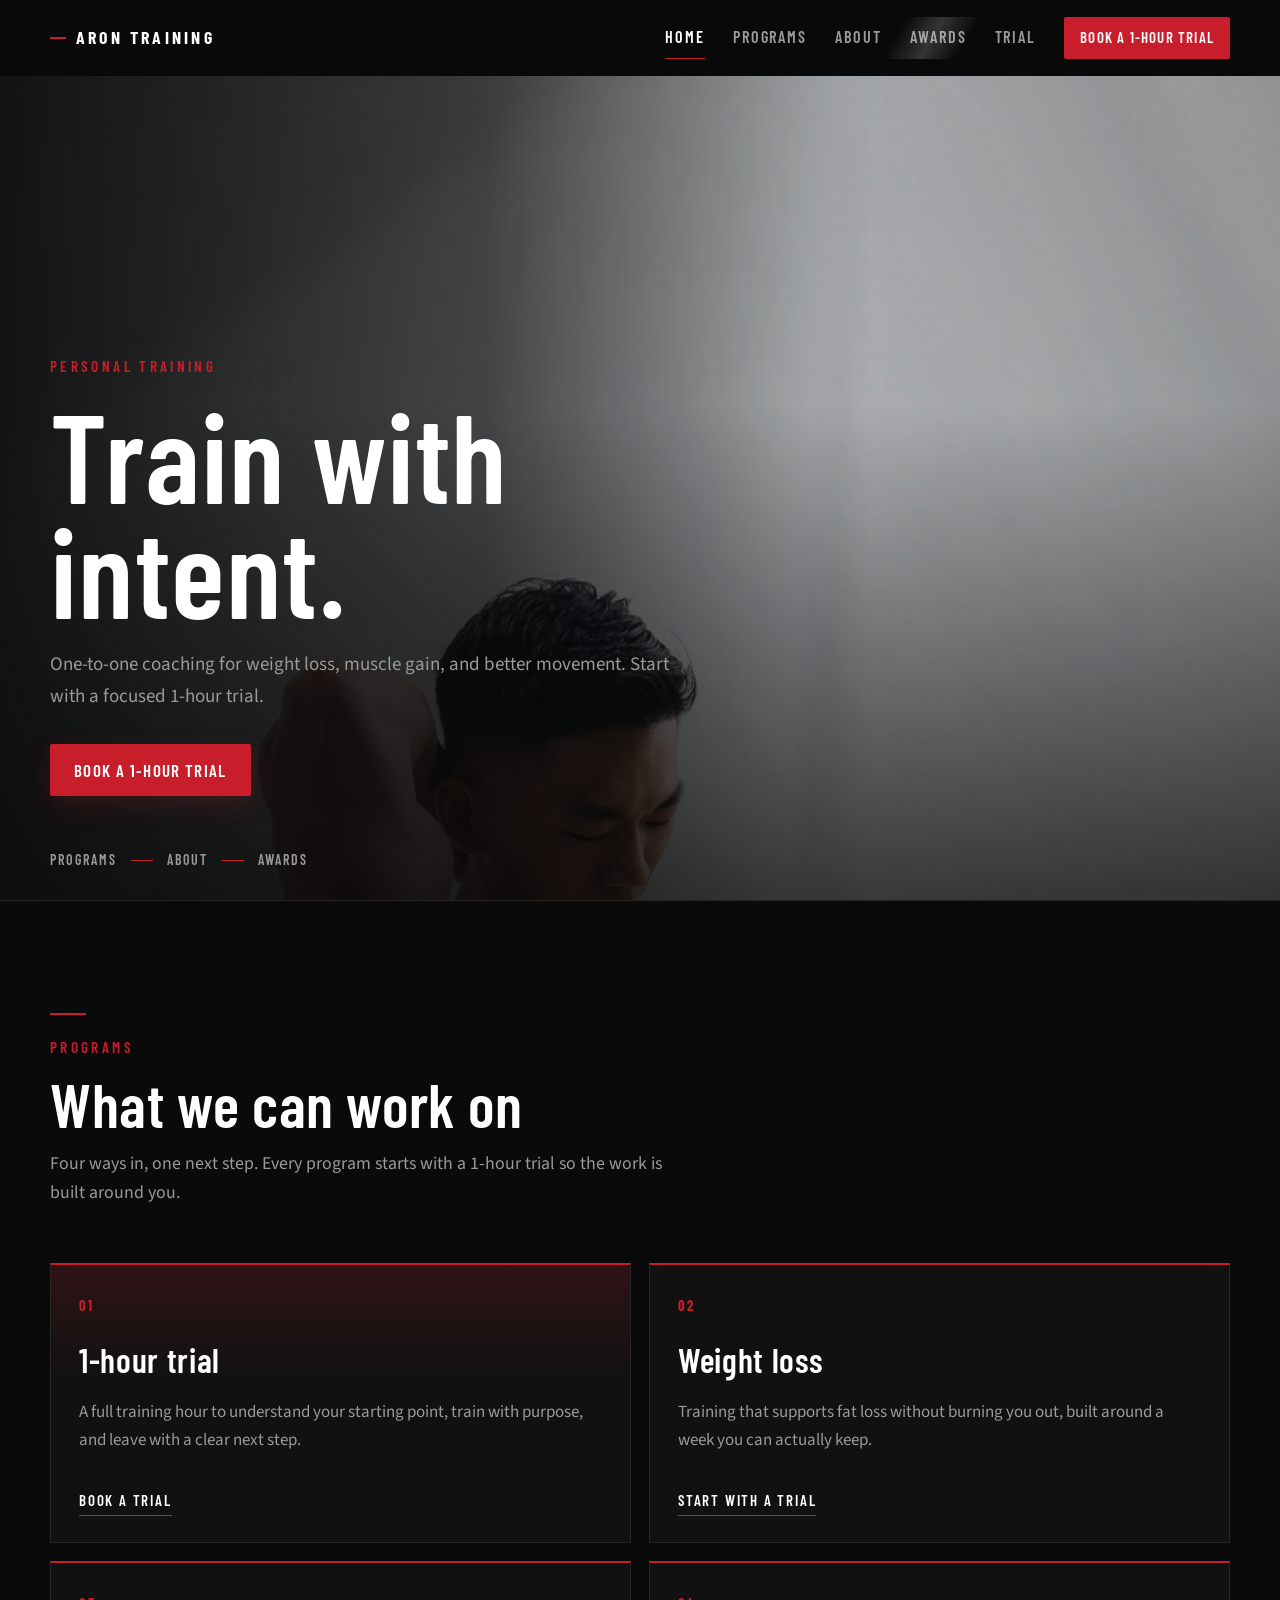
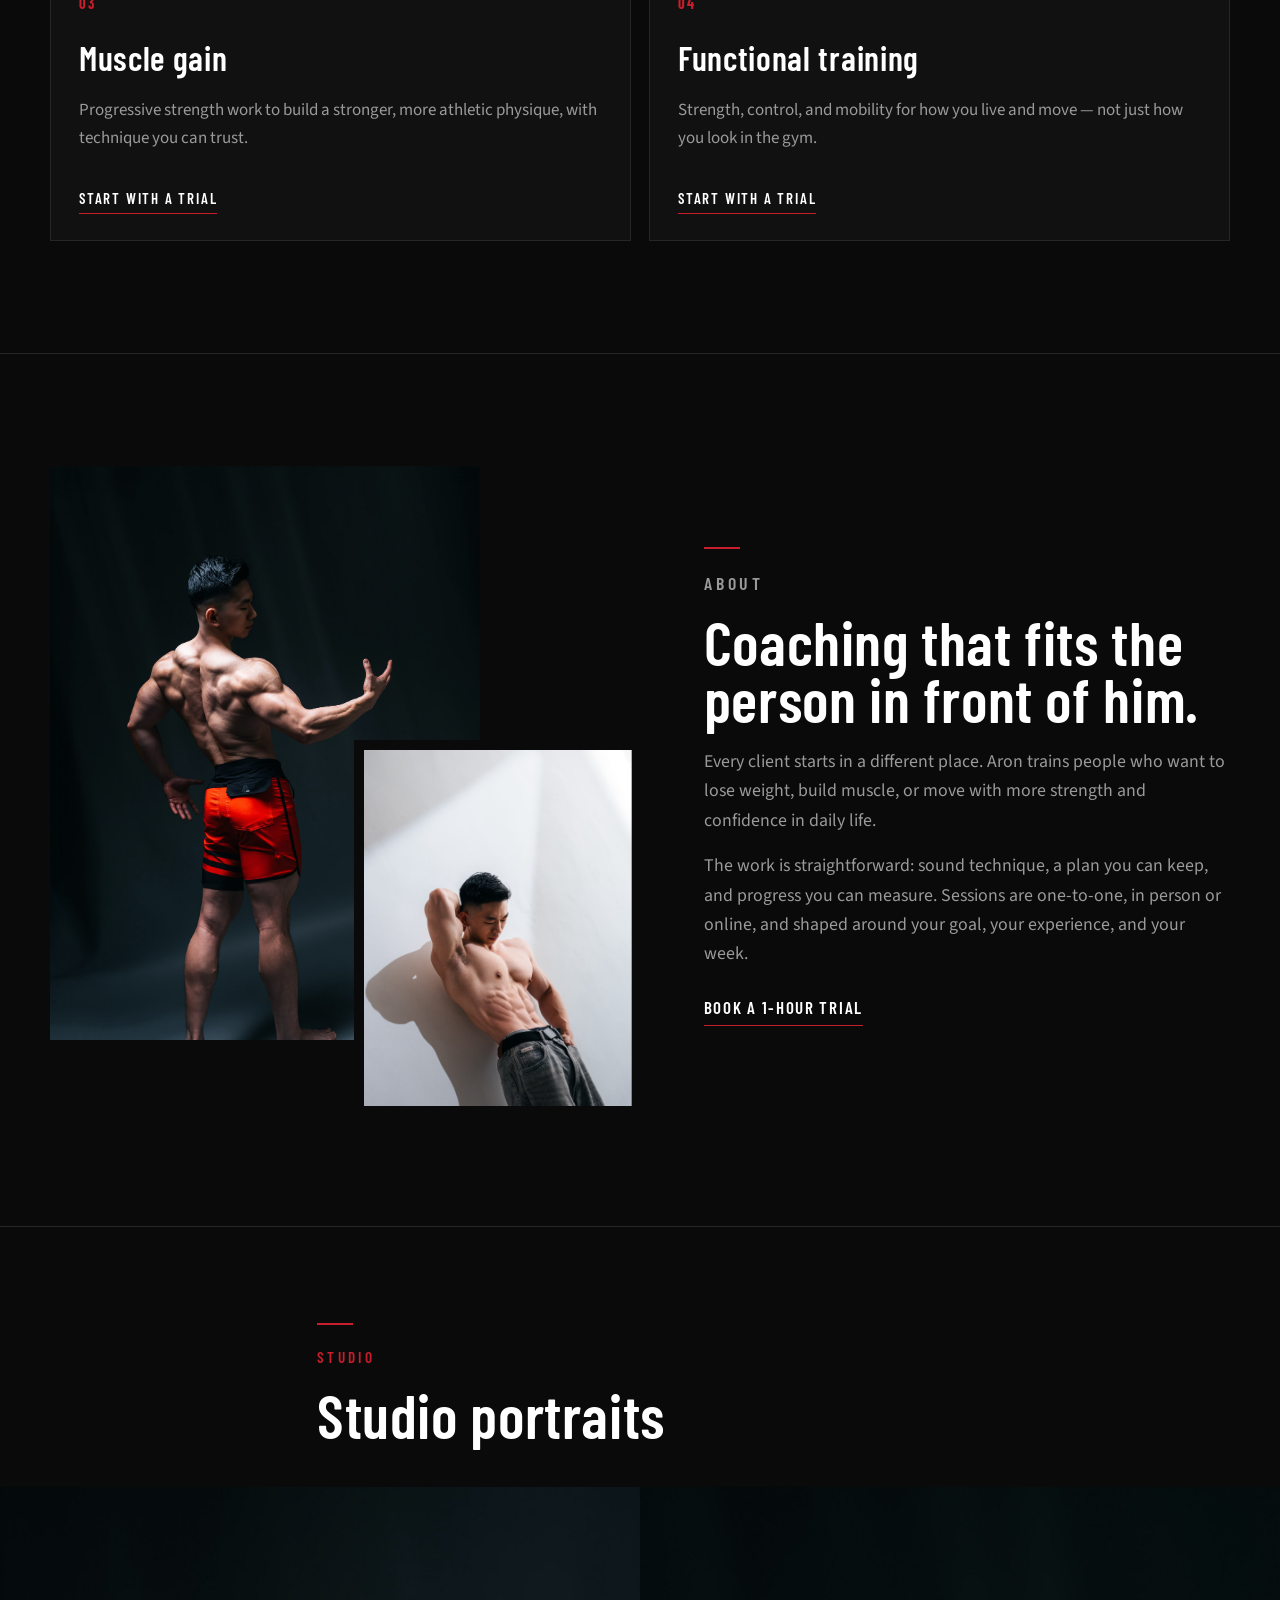
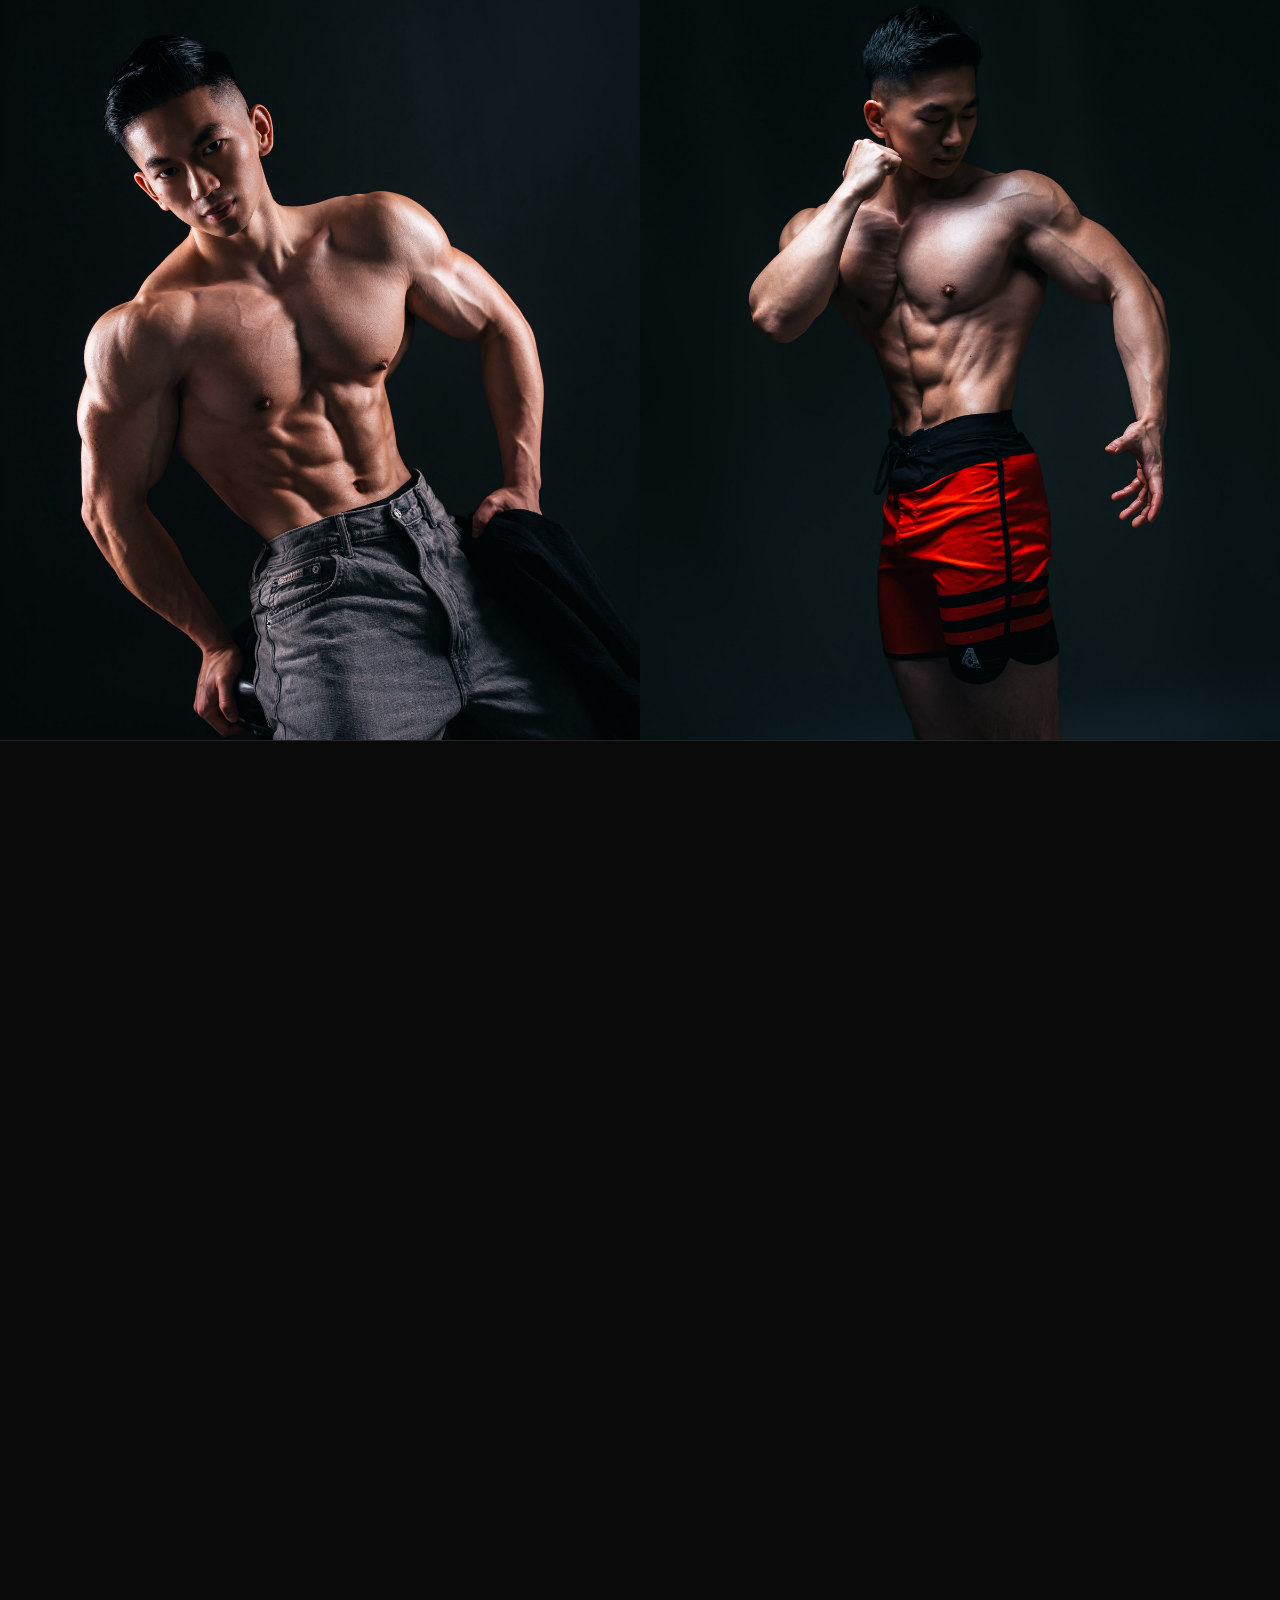
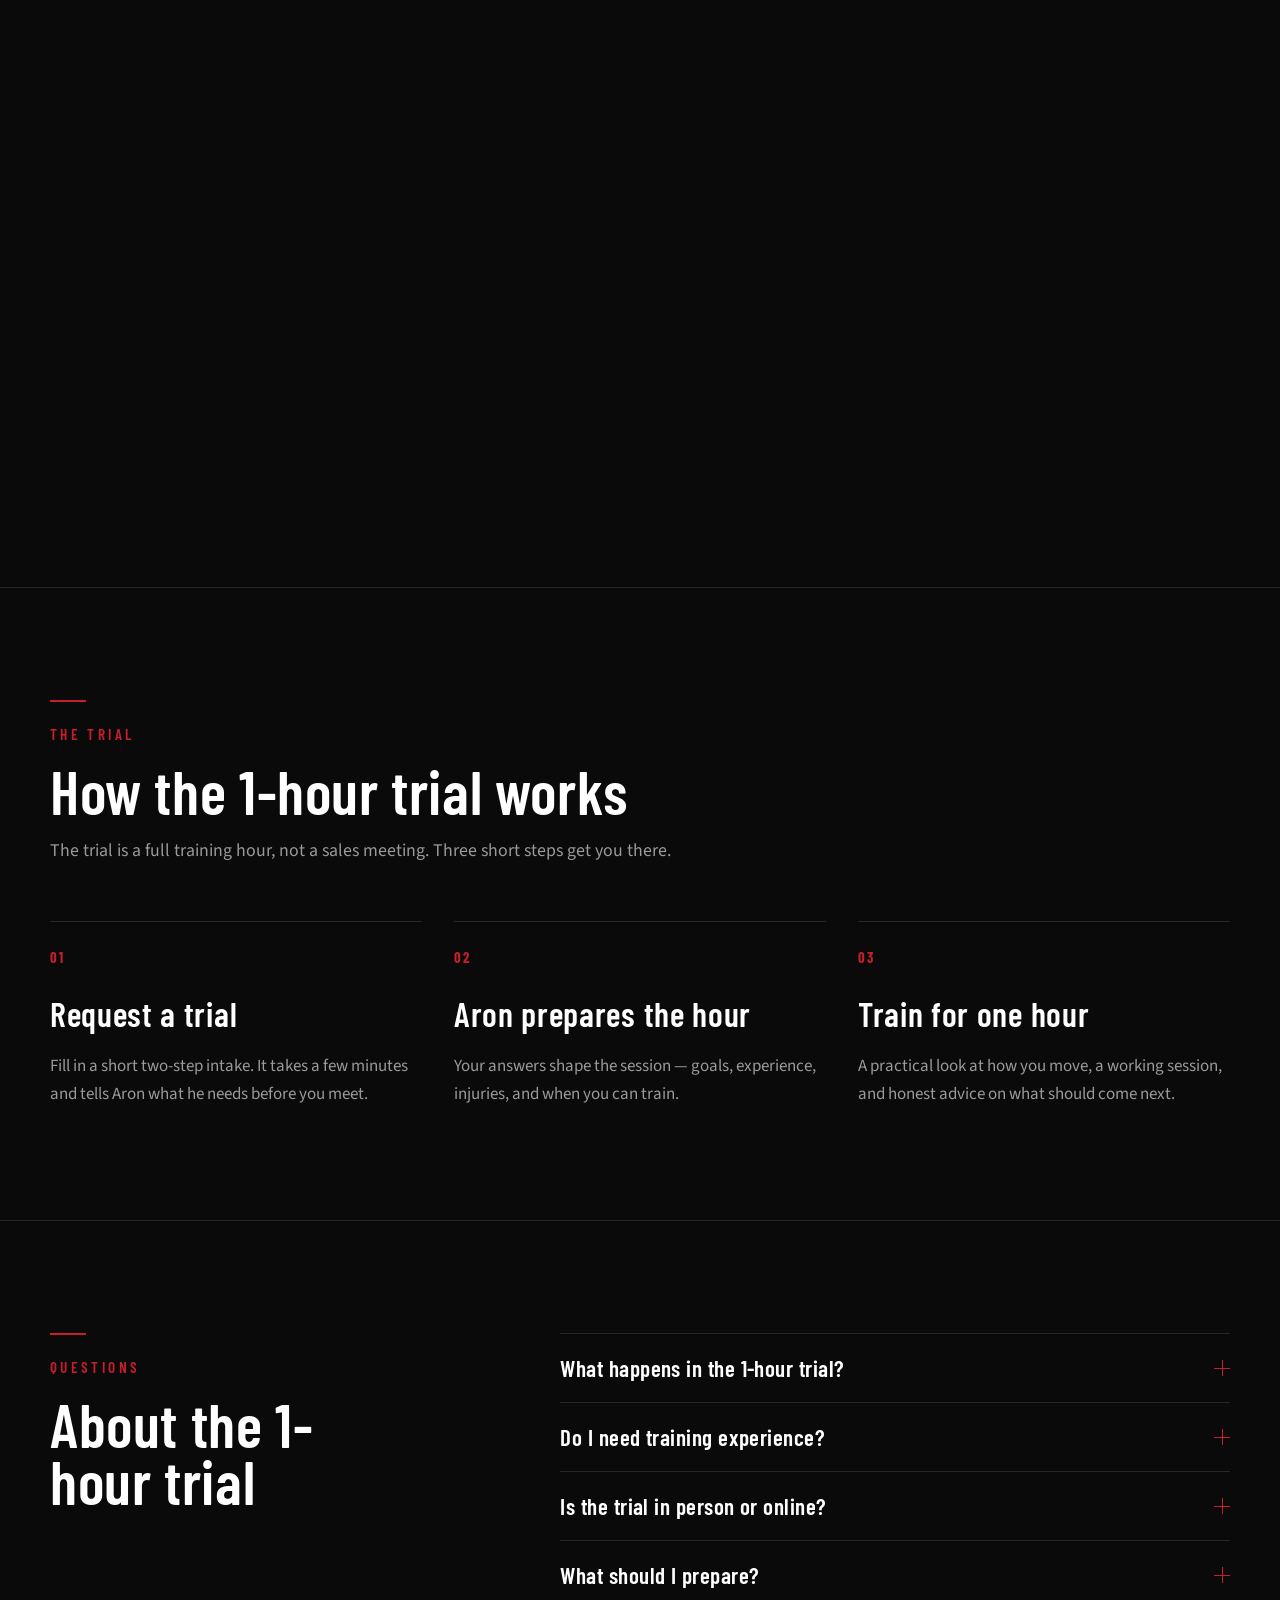
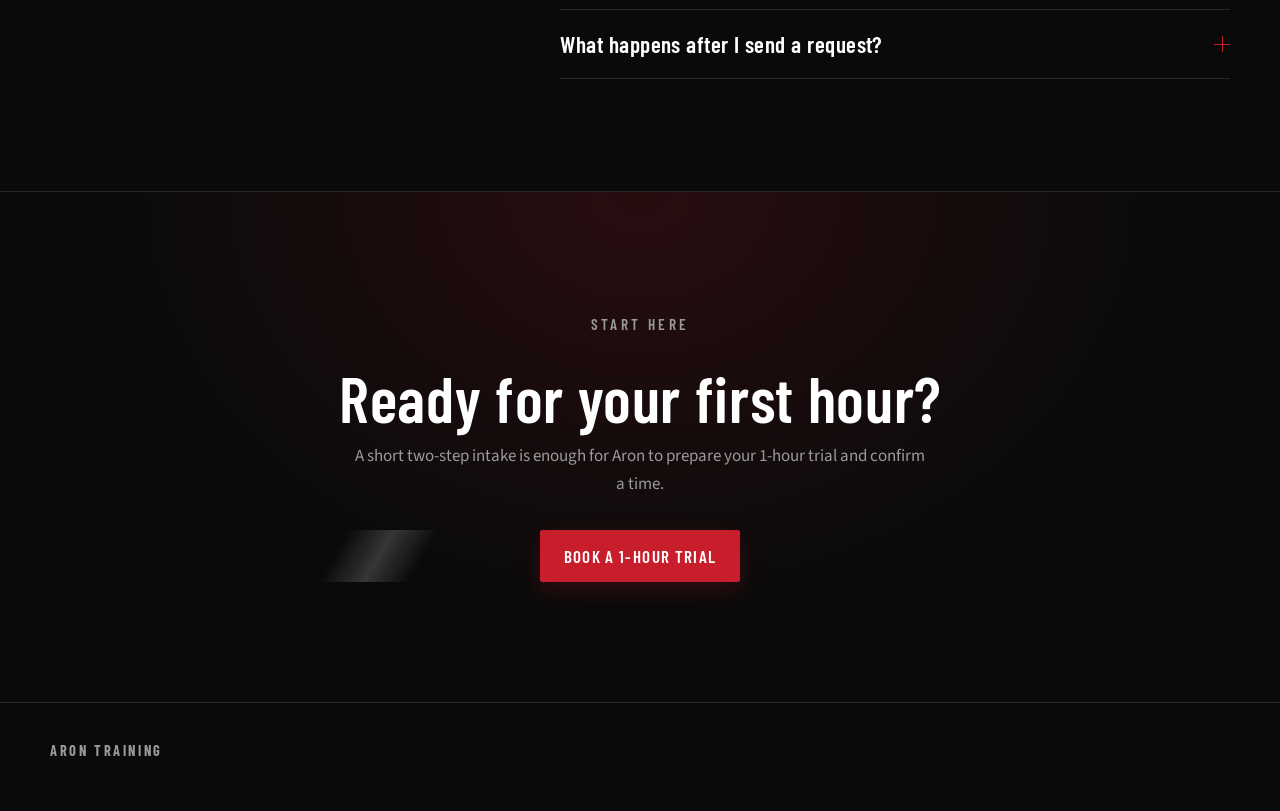
==== commit 2d5cde32: "Add new studio photos and a WNBF 2026 awards section Keep the existing portraits, show the new studi" ====
--- a/index.html
+++ b/index.html
@@ -28,6 +28,7 @@
         <a href="index.html" aria-current="page">Home</a>
         <a href="#programs">Programs</a>
         <a href="#about">About</a>
+        <a href="#awards">Awards</a>
         <a href="trial.html">Trial</a>
       </nav>
       <a class="btn btn-sm header-book" href="trial.html">Book a 1-hour trial</a>
@@ -42,6 +43,7 @@
       <a href="index.html" aria-current="page">Home</a>
       <a href="#programs">Programs</a>
       <a href="#about">About</a>
+      <a href="#awards">Awards</a>
       <a href="trial.html">Trial</a>
       <a class="btn" href="trial.html">Book a 1-hour trial</a>
     </nav>
@@ -64,7 +66,7 @@
         <span></span>
         <a href="#about">About</a>
         <span></span>
-        <a href="#how">The trial</a>
+        <a href="#awards">Awards</a>
       </div>
     </section>
 
@@ -122,6 +124,42 @@
           <p class="reveal">Every client starts in a different place. Aron trains people who want to lose weight, build muscle, or move with more strength and confidence in daily life.</p>
           <p class="reveal">The work is straightforward: sound technique, a plan you can keep, and progress you can measure. Sessions are one-to-one, in person or online, and shaped around your goal, your experience, and your week.</p>
           <a class="text-link reveal" href="trial.html">Book a 1-hour trial</a>
+        </div>
+      </div>
+    </section>
+
+
+    <section class="gallery" id="gallery" aria-labelledby="gallery-title">
+      <div class="wrap gallery-head">
+        <hr class="kicker reveal">
+        <p class="eyebrow reveal">Studio</p>
+        <h2 class="section-title reveal" id="gallery-title">Studio portraits</h2>
+      </div>
+      <div class="gallery-grid">
+        <figure class="reveal">
+          <img src="images/aron-studio-jeans.jpg" width="1200" height="1800" alt="Aron in a studio portrait, wearing grey jeans against a dark background">
+        </figure>
+        <figure class="reveal" style="--delay: 80ms">
+          <img src="images/aron-studio-action.jpg" width="1200" height="1800" alt="Aron in an action pose in the studio, wearing red and black shorts">
+        </figure>
+      </div>
+    </section>
+
+    <section class="section awards" id="awards" aria-labelledby="awards-title">
+      <div class="wrap">
+        <div class="section-head">
+          <hr class="kicker reveal">
+          <p class="eyebrow reveal">Awards</p>
+          <h2 class="section-title reveal" id="awards-title">Competition result</h2>
+        </div>
+        <figure class="award-frame reveal reveal-photo">
+          <img src="images/aron-wnbf-macau-2026.jpg" width="2000" height="1333" alt="Aron on stage at the WNBF 2026 Macau Open International Amateur">
+        </figure>
+        <div class="award-copy reveal">
+          <p class="award-place">3rd place</p>
+          <p class="award-place-zh">第三名</p>
+          <h3>WNBF 2026 Macau Open International Amateur</h3>
+          <p class="award-meta">World Natural Bodybuilding Federation · Macau · Golden Warrior</p>
         </div>
       </div>
     </section>
--- a/css/styles.css
+++ b/css/styles.css
@@ -646,6 +646,104 @@
   font-size: 1.05rem;
 }
 
+
+/* Gallery */
+
+.gallery {
+  border-top: 1px solid var(--line);
+}
+
+.gallery-head {
+  padding: 96px 0 28px;
+  margin-bottom: 0;
+  max-width: 38rem;
+}
+
+.gallery-grid {
+  display: grid;
+  grid-template-columns: 1fr 1fr;
+}
+
+.gallery-grid figure {
+  margin: 0;
+  overflow: hidden;
+  aspect-ratio: 3 / 4;
+  background: #111;
+}
+
+.gallery-grid img {
+  width: 100%;
+  height: 100%;
+  object-fit: cover;
+  display: block;
+  transition: transform 0.8s ease;
+}
+
+.gallery-grid figure:hover img {
+  transform: scale(1.04);
+}
+
+.gallery-grid figure:first-child img {
+  object-position: center 12%;
+}
+
+.gallery-grid figure:last-child img {
+  object-position: center 20%;
+}
+
+/* Awards */
+
+.awards .section-head {
+  margin-bottom: 36px;
+}
+
+.award-frame {
+  margin: 0 0 40px;
+  overflow: hidden;
+  background: #111;
+}
+
+.award-frame img {
+  width: 100%;
+  height: auto;
+  display: block;
+}
+
+.award-copy {
+  max-width: 40rem;
+}
+
+.award-place {
+  font-family: var(--display);
+  font-size: clamp(3rem, 7vw, 5.2rem);
+  font-weight: 600;
+  letter-spacing: 0.01em;
+  line-height: 0.9;
+  margin: 0 0 10px;
+  color: var(--white);
+}
+
+.award-place-zh {
+  margin: 0 0 28px;
+  color: var(--text-dim);
+  font-size: 0.95rem;
+  letter-spacing: 0.18em;
+}
+
+.award-copy h3 {
+  font-family: var(--display);
+  font-size: clamp(1.5rem, 3vw, 2.05rem);
+  font-weight: 600;
+  letter-spacing: 0.02em;
+  margin: 0 0 10px;
+  color: var(--white);
+}
+
+.award-meta {
+  margin: 0;
+  color: var(--text-muted);
+}
+
 /* Process */
 
 .process {
@@ -1179,6 +1277,8 @@
 
   .section,
   .about { padding: 80px 0; }
+
+  .gallery-head { padding: 72px 0 24px; }
 }
 
 @media (max-width: 640px) {
@@ -1215,7 +1315,8 @@
 @media (hover: none) {
   .program-card:hover,
   .about-photos:hover .about-photo-main img,
-  .about-photos:hover .about-photo-inset img {
+  .about-photos:hover .about-photo-inset img,
+  .gallery-grid figure:hover img {
     transform: none;
     box-shadow: none;
   }
